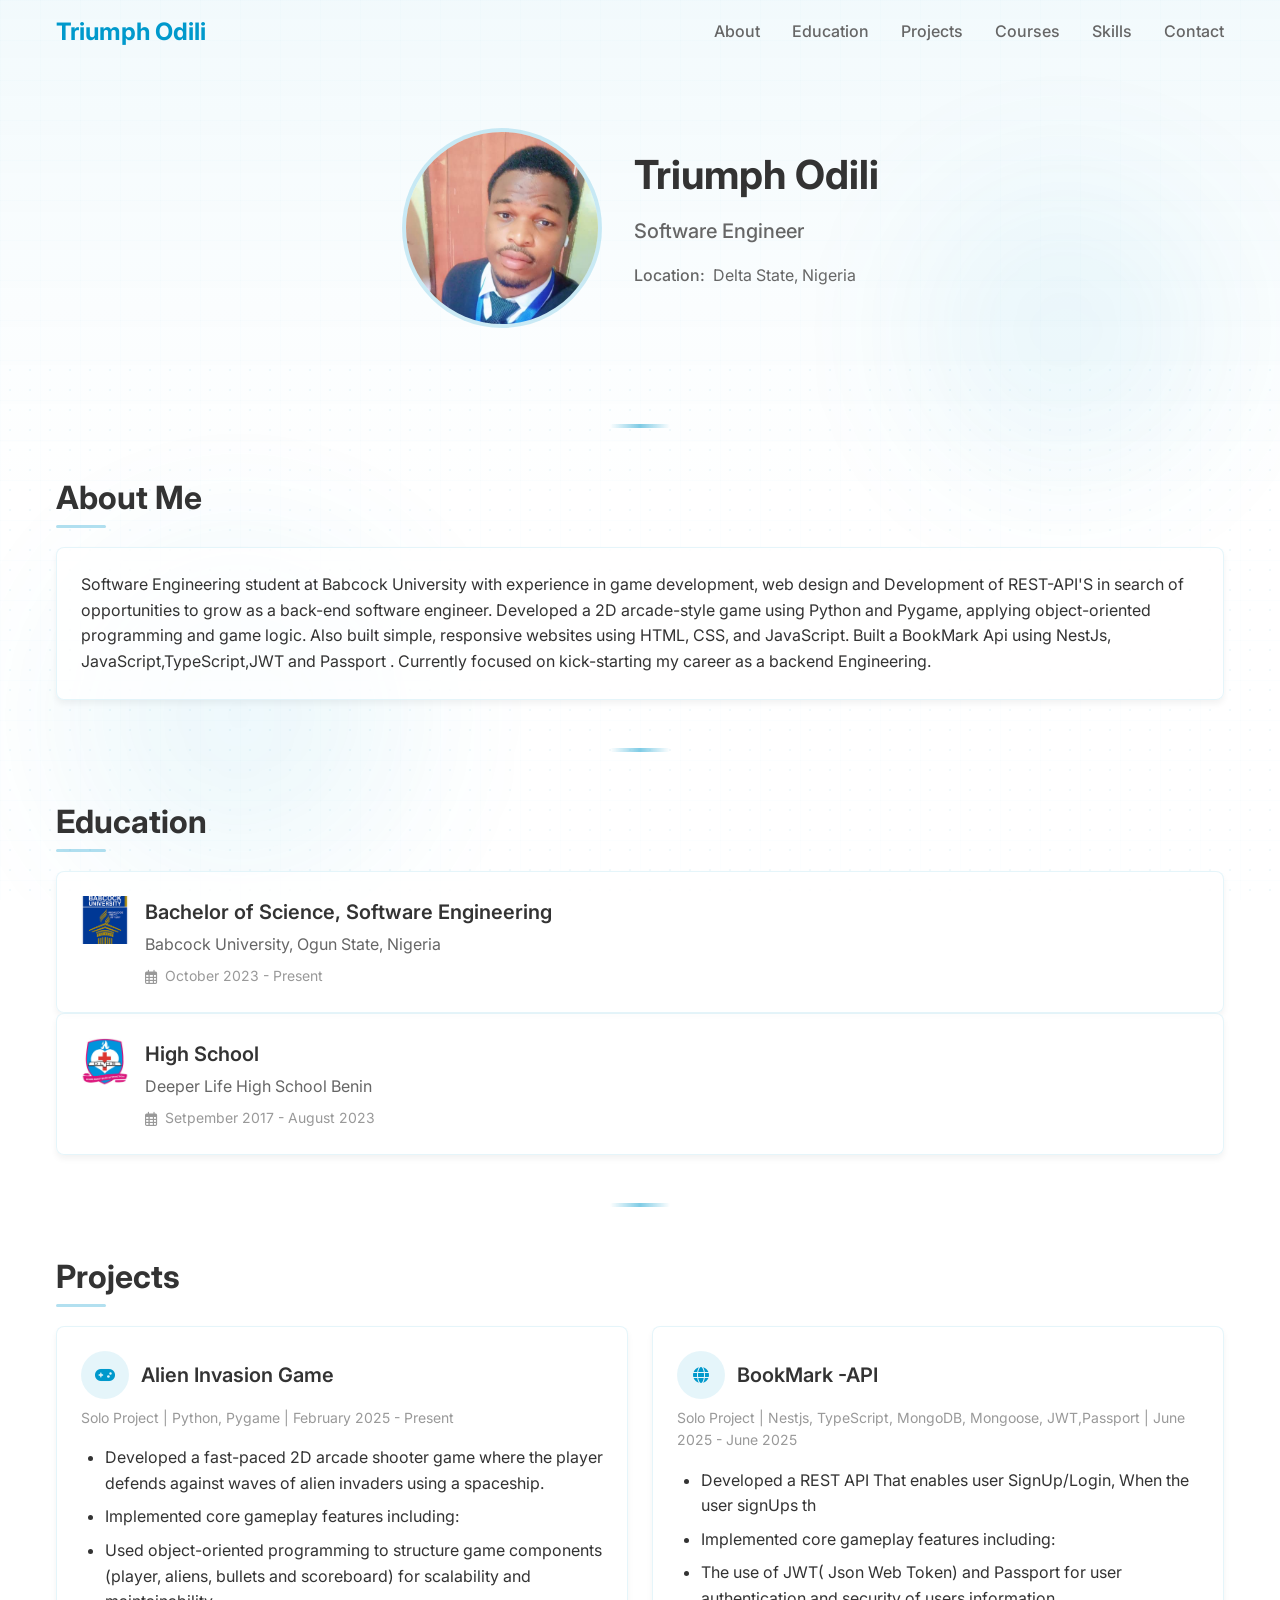
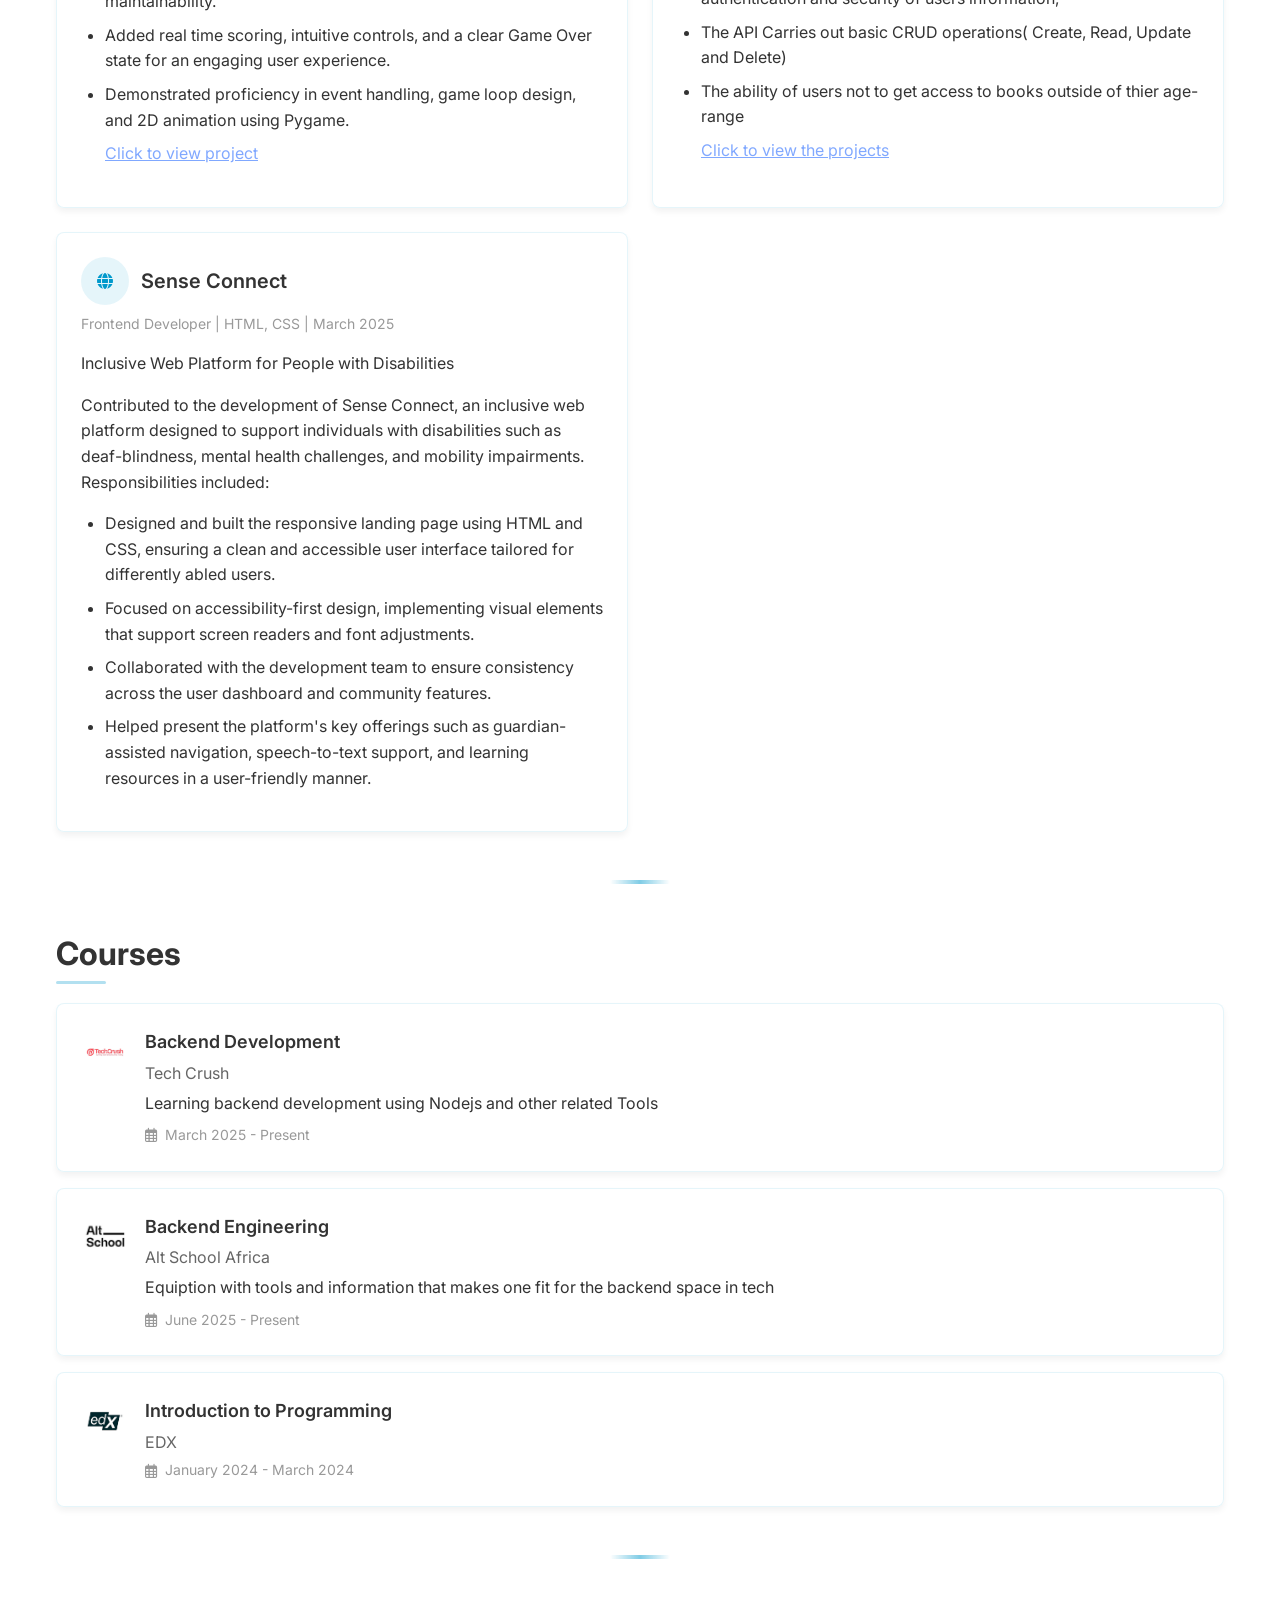
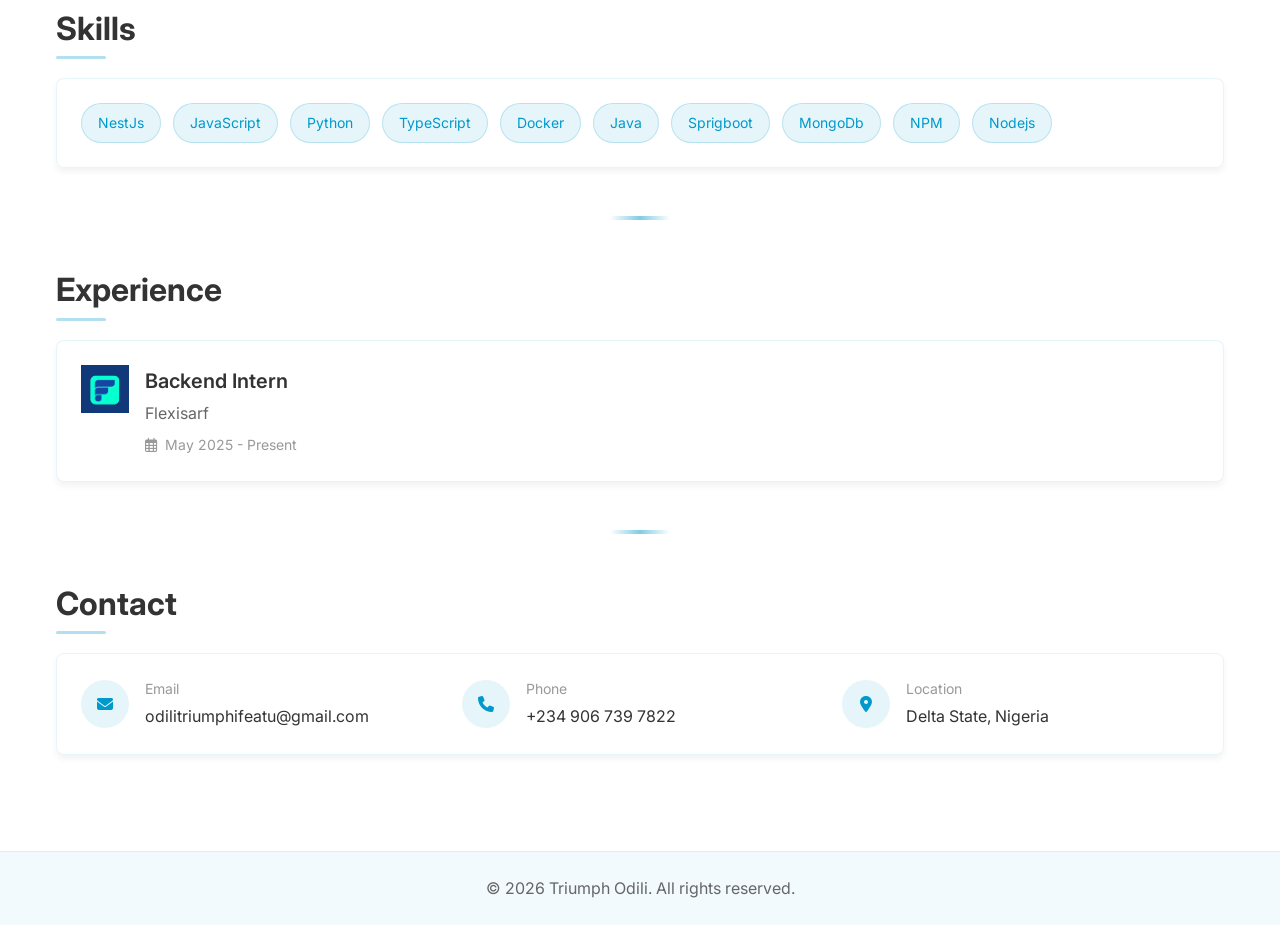
==== index.html @ 8091e45b "Merge pull request #4 from triumph101LAB/updated project likn" ====
<!DOCTYPE html>
<html lang="en">
<head>
    <meta charset="UTF-8">
    <meta name="viewport" content="width=device-width, initial-scale=1.0">
    <title>Triumph Odili - Software Engineer</title>
    <link rel="stylesheet" href="https://cdnjs.cloudflare.com/ajax/libs/font-awesome/6.4.0/css/all.min.css">
    <link href="https://fonts.googleapis.com/css2?family=Inter:wght@300;400;500;600;700&display=swap" rel="stylesheet">
    <link rel="stylesheet" href="style.css">
    <style>
      </style>
</head>
<body>
    <!-- Background Elements -->
    <div class="background-elements">
        <div class="gradient-bg"></div>
        <div class="circle-1"></div>
        <div class="circle-2"></div>
        <div class="grid-pattern"></div>
        <div class="dots-pattern"></div>
    </div>

    <!-- Header -->
    <header id="header">
        <div class="container">
            <div class="logo">Triumph Odili</div>
            <nav class="desktop-nav">
                <ul>
                    <li><a href="#about">About</a></li>
                    <li><a href="#education">Education</a></li>
                    <li><a href="#projects">Projects</a></li>
                    <li><a href="#courses">Courses</a></li>
                    <li><a href="#skills">Skills</a></li>
                    <li><a href="#contact">Contact</a></li>
                </ul>
            </nav>
            <button class="mobile-menu-btn">
                <i class="fas fa-bars"></i>
            </button>
        </div>
        <nav class="mobile-nav">
            <ul>
                <li><a href="#about">About</a></li>
                <li><a href="#education">Education</a></li>
                <li><a href="#projects">Projects</a></li>
                <li><a href="#courses">Courses</a></li>
                <li><a href="#skills">Skills</a></li>
                <li><a href="#contact">Contact</a></li>
            </ul>
        </nav>
    </header>

    <main class="container">
        <!-- Hero Section -->
        <section class="hero">
            <div class="profile-picture">
                <!-- Static profile placeholder - replace this with your image by adding an <img> tag here -->
               
                
                <img src="triumph.jpg" alt="Triumph Odili" style="width: 100%; height: 100%; object-fit: cover;">
            </div>
            <div class="hero-content">
                <h1>Triumph Odili</h1>
                <h2>Software Engineer</h2>
                <div class="location">
                    <span class="label">Location:</span>
                    <span>Delta State, Nigeria</span>
                </div>
            </div>
        </section>

        <!-- About Section -->
        <section id="about" class="section">
            <h2 class="section-title">About Me</h2>
            <div class="card">
                <p>
                    Software Engineering student at Babcock University with experience in game development,  web design and Development of REST-API'S                    in search of opportunities to grow as a back-end software engineer. Developed a 2D arcade-style game using
                    Python and Pygame, applying object-oriented programming and game logic. Also built simple, responsive
                    websites using HTML, CSS, and JavaScript. Built a BookMark Api using NestJs, JavaScript,TypeScript,JWT and Passport
                    . Currently focused on kick-starting my career as a backend Engineering.
                </p>
            </div>
        </section>

        <!-- Education Section -->
        <section id="education" class="section">


            <h2 class="section-title">Education</h2>
            <div class="card">

                <div class="education-item">
                    <div class="icon-container">
                        <img src="Babcock.png" alt="Triumph Odili" style="width: 100%; height: 100%; object-fit: cover;">
                    </div>
                    <div class="education-details">
                        <h3>Bachelor of Science, Software Engineering</h3>
                        <p class="institution">Babcock University, Ogun State, Nigeria</p>
                        <div class="date">
                            <i class="far fa-calendar-alt"></i>
                            <span>October 2023 - Present</span>
                        </div>
                    </div>
                </div>

                
                
                
            </div>
            <div class="card">
                <div class="education-item">
                    <div class="icon-container">
                        <img src="Deel.jpeg" alt="Triumph Odili" style="width: 100%; height: 100%; object-fit: cover;">
                    </div>
                    <div class="education-details">
                        <h3>High School</h3>
                        <p class="institution">Deeper Life High School Benin</p>
                        <div class="date">
                            <i class="far fa-calendar-alt"></i>
                            <span>Setpember 2017 - August 2023</span>
                        </div>
                    </div>
                </div>
                </div>
        </section>

        <!-- Projects Section -->
        <section id="projects" class="section">
            <h2 class="section-title">Projects</h2>
            <div class="projects-grid">
                <!-- Alien Invasion Game -->
                <div class="card project-card">
                    <div class="project-header">
                        <div class="icon-container">
                            <i class="fas fa-gamepad"></i>
                        </div>
                        <h3>Alien Invasion Game</h3>
                    </div>
                    <div class="project-meta">
                        Solo Project | Python, Pygame | February 2025 - Present
                    </div>
                    <div class="project-content">
                        <ul>
                            <li>Developed a fast-paced 2D arcade shooter game where the player defends against waves of alien invaders using a spaceship.</li>
                            <li>Implemented core gameplay features including:</li>
                            <li>Used object-oriented programming to structure game components (player, aliens, bullets and scoreboard) for scalability and maintainability.</li>
                            <li>Added real time scoring, intuitive controls, and a clear Game Over state for an engaging user experience.</li>
                            <li>Demonstrated proficiency in event handling, game loop design, and 2D animation using Pygame.</li>
                            <a href="https://github.com/triumph101LAB/AlienInvasion" class="prolink">Click to view project</a>
                        </ul>
                    </div>
                </div>

                <div class="card project-card">
                    <div class="project-header">
                        <div class="icon-container">
                            <i class="fas fa-globe"></i>
                        </div>
                        <h3>BookMark -API</h3>
                    </div>
                    <div class="project-meta">
                        Solo Project | Nestjs, TypeScript, MongoDB, Mongoose, JWT,Passport  | June 2025 - June 2025
                    </div>
                    <div class="project-content">
                        <ul>
                            <li>Developed a REST API That enables user SignUp/Login, When the user signUps th</li>
                            <li>Implemented core gameplay features including:</li>
                            <li>The use of JWT( Json Web Token) and Passport for user authentication and security of users information,</li>
                            <li>The API Carries out basic CRUD operations( Create, Read, Update and Delete)</li>
                            <li>The ability of users not to get access to books outside of thier age-range</li>

                            <a href="https://github.com/triumph101LAB/UpdatedBookMark" target="_blank" class="prolink">Click to view the projects </a>
                        </ul>
                    </div>
                </div>

                <!-- Sense Connect -->
                <div class="card project-card">
                    <div class="project-header">
                        <div class="icon-container">
                            <i class="fas fa-globe"></i>
                        </div>
                        <h3>Sense Connect</h3>
                    </div>
                    <div class="project-meta">
                        Frontend Developer | HTML, CSS | March 2025
                    </div>
                    <div class="project-content">
                        <p>Inclusive Web Platform for People with Disabilities</p>
                        <p>
                            Contributed to the development of Sense Connect, an inclusive web platform designed
                            to support individuals with disabilities such as deaf-blindness, mental health challenges,
                            and mobility impairments. Responsibilities included:
                        </p>
                        <ul>
                            <li>Designed and built the responsive landing page using HTML and CSS, ensuring a clean and accessible user interface tailored for differently abled users.</li>
                            <li>Focused on accessibility-first design, implementing visual elements that support screen readers and font adjustments.</li>
                            <li>Collaborated with the development team to ensure consistency across the user dashboard and community features.</li>
                            <li>Helped present the platform's key offerings such as guardian-assisted navigation, speech-to-text support, and learning resources in a user-friendly manner.</li>
                        </ul>
                    </div>
                </div>
            </div>
        </section>

        <!-- Courses Section -->
        <section id="courses" class="section">
            <h2 class="section-title">Courses</h2>
            <div class="courses-list">

                <div class="card course-card">
                    <div class="course-content">
                        <div class="icon-container">
                            <img src="tech.png" alt="Triumph Odili" style="width: 100%; height: 100%; object-fit: cover;">
                        </div>
                        <div class="course-details">
                            <h3>Backend Development</h3>
                            <p class="institution">Tech Crush</p>
                            <p class="description">Learning backend development using Nodejs and other related Tools</p> 
                            <div class="date">
                                <i class="far fa-calendar-alt"></i>
                                <span>March 2025 - Present</span>
                            </div>
                        </div>
                    </div>
                </div>

                  <div class="card course-card">
                    <div class="course-content">
                        <div class="icon-container">
                            <img src="alt.png" alt="Triumph Odili" style="width: 100%; height: 100%; object-fit: cover;">
                        </div>
                        <div class="course-details">
                            <h3>Backend Engineering</h3>
                            <p class="institution">Alt School Africa</p>
                            <p class="description">Equiption with tools and information that makes one fit for the backend space in tech </p>
                            <div class="date">
                                <i class="far fa-calendar-alt"></i>
                                <span>June 2025 - Present</span>
                            </div>
                        </div>
                    </div>
                </div>

                <div class="card course-card">
                    <div class="course-content">
                        <div class="icon-container">
                            <img src="edx.png" alt="Triumph Odili" style="width: 100%; height: 100%; object-fit: cover;">
                        </div>
                        <div class="course-details">
                            <h3>Introduction to Programming</h3>
                            <p class="institution">EDX</p>
                            <div class="date">
                                <i class="far fa-calendar-alt"></i>
                                <span>January 2024 - March 2024</span>
                            </div>
                        </div>
                    </div>
                </div>
            </div>
        </section>

        <!-- Skills Section -->
        <section id="skills" class="section">
            <h2 class="section-title">Skills</h2>
            <div class="card">
                <div class="skills-container">
                    <span class="skill-badge">NestJs</span>
                    <span class="skill-badge">JavaScript</span>
                    <span class="skill-badge">Python</span>
                    <span class="skill-badge">TypeScript</span>
                    <span class="skill-badge">Docker</span>
                    <span class="skill-badge">Java</span>
                    <span class="skill-badge">Sprigboot</span>
                    <span class="skill-badge">MongoDb</span>
                    <span class="skill-badge">NPM</span>
                    <span class="skill-badge">Nodejs</span>
                </div>
            </div>
        </section>
            <!--- Experience Section-->
        <section id="experience" class="section">

            <h2 class="section-title"> Experience </h2>
            <div class="card" >

                <div class="education-item">
                    <div class="icon-container">
                      <img src="flexisarf.png" alt="Triumph Odili" style="width: 100%; height: 100%; object-fit: cover;">
                    </div>
                    <div class="education-details">
                        <h3>Backend Intern</h3>
                        <p class="institution">Flexisarf</p>
                        <div class="date">
                            <i class="far fa-calendar-alt"></i>
                            <span>May 2025 - Present</span>
                        </div>
                    </div>
                </div>
              
            </div>
        </section>

        <!-- Contact Section -->
        <section id="contact" class="section">
            <h2 class="section-title">Contact</h2>
            <div class="card">
                <div class="contact-grid">
                    <div class="contact-item">
                        <div class="icon-container">
                            <i class="fas fa-envelope"></i>
                        </div>
                        <div class="contact-details">
                            <p class="label">Email</p>
                            <a href="mailto:odilitriumphifeatu@gmail.com" target="_blank">odilitriumphifeatu@gmail.com</a>
                        </div>
                    </div>

                    <div class="contact-item">
                        <div class="icon-container">
                            <i class="fas fa-phone"></i>
                        </div>
                        <div class="contact-details">
                            <p class="label">Phone</p>
                            <a href="tel:+2349067397822">+234 906 739 7822</a>
                        </div>
                    </div>

                    <div class="contact-item">
                        <div class="icon-container">
                            <i class="fas fa-map-marker-alt"></i>
                        </div>
                        <div class="contact-details">
                            <p class="label">Location</p>
                            <p>Delta State, Nigeria</p>
                        </div>
                    </div>
                </div>
            </div>
        </section>
    </main>

    <footer>
        <div class="container">
            <p>&copy; <span id="current-year"></span> Triumph Odili. All rights reserved.</p>
        </div>
    </footer>

    <script>
        document.addEventListener('DOMContentLoaded', function() {
            // Set current year in footer
            document.getElementById('current-year').textContent = new Date().getFullYear();

            // Mobile menu toggle
            const mobileMenuBtn = document.querySelector('.mobile-menu-btn');
            const mobileNav = document.querySelector('.mobile-nav');
            
            mobileMenuBtn.addEventListener('click', function() {
                mobileNav.classList.toggle('active');
                
                // Toggle icon between bars and X
                const icon = this.querySelector('i');
                if (icon.classList.contains('fa-bars')) {
                    icon.classList.remove('fa-bars');
                    icon.classList.add('fa-times');
                } else {
                    icon.classList.remove('fa-times');
                    icon.classList.add('fa-bars');
                }
            });

            // Close mobile menu when clicking a link
            const mobileNavLinks = document.querySelectorAll('.mobile-nav a');
            mobileNavLinks.forEach(link => {
                link.addEventListener('click', function() {
                    mobileNav.classList.remove('active');
                    const icon = mobileMenuBtn.querySelector('i');
                    icon.classList.remove('fa-times');
                    icon.classList.add('fa-bars');
                });
            });

            // Header scroll effect
            const header = document.getElementById('header');
            window.addEventListener('scroll', function() {
                if (window.scrollY > 10) {
                    header.classList.add('scrolled');
                } else {
                    header.classList.remove('scrolled');
                }
            });

            // Smooth scrolling for navigation links
            document.querySelectorAll('a[href^="#"]').forEach(anchor => {
                anchor.addEventListener('click', function(e) {
                    e.preventDefault();
                    const targetId = this.getAttribute('href');
                    const targetElement = document.querySelector(targetId);
                    
                    if (targetElement) {
                        window.scrollTo({
                            top: targetElement.offsetTop - 80, // Offset for header
                            behavior: 'smooth'
                        });
                    }
                });
            });

            // Add animation to cards when they come into view
            const observeElements = document.querySelectorAll('.card');
            
            const observer = new IntersectionObserver((entries) => {
                entries.forEach(entry => {
                    if (entry.isIntersecting) {
                        entry.target.style.opacity = '1';
                        entry.target.style.transform = 'translateY(0)';
                    }
                });
            }, { threshold: 0.1 });
            
            observeElements.forEach(element => {
                element.style.opacity = '0';
                element.style.transform = 'translateY(20px)';
                element.style.transition = 'opacity 0.5s ease, transform 0.5s ease';
                observer.observe(element);
            });
        });
    </script>
</body>

</html>
---- style.css ----
/* Base Styles */
        :root {
            --primary: #0099cc;
            --primary-light: rgba(0, 153, 204, 0.1);
            --primary-medium: rgba(0, 153, 204, 0.3);
            --primary-dark: rgba(0, 153, 204, 0.8);
            --text-dark: #333;
            --text-medium: #666;
            --text-light: #999;
            --background: #fff;
            --card-bg: rgba(255, 255, 255, 0.8);
            --border-color: rgba(0, 153, 204, 0.1);
            --shadow-color: rgba(0, 0, 0, 0.05);
            --transition: all 0.3s ease;
            --radius: 0.5rem;
        }

        * {
            margin: 0;
            padding: 0;
            box-sizing: border-box;
        }

        html {
            scroll-behavior: smooth;
        }

        body {
            font-family: 'Inter', sans-serif;
            color: var(--text-dark);
            line-height: 1.6;
            background-color: var(--background);
            position: relative;
            overflow-x: hidden;
        }

        .container {
            width: 100%;
            max-width: 1200px;
            margin: 0 auto;
            padding: 0 1rem;
        }
        .prolink{
            text-decoration: underline;
            color: rgba(0, 81, 255, 0.498);
        }

        a {
            color: var(--text-dark);
            text-decoration: none;
            transition: var(--transition);
        }

        a:hover {
            color: var(--primary);
        }

        ul {
            list-style: none;
        }

        /* Background Elements */
        .background-elements {
            position: fixed;
            top: 0;
            left: 0;
            width: 100%;
            height: 100%;
            z-index: -1;
            overflow: hidden;
        }

        .gradient-bg {
            position: absolute;
            top: 0;
            left: 0;
            right: 0;
            height: 500px;
            background: linear-gradient(to bottom, rgba(0, 153, 204, 0.05), transparent);
        }

        .circle-1 {
            position: absolute;
            top: 20%;
            right: 5%;
            width: 300px;
            height: 300px;
            border-radius: 50%;
            background-color: var(--primary-light);
            filter: blur(80px);
            opacity: 0.7;
        }

        .circle-2 {
            position: absolute;
            top: 60%;
            left: 5%;
            width: 350px;
            height: 350px;
            border-radius: 50%;
            background-color: var(--primary-light);
            filter: blur(80px);
            opacity: 0.7;
        }

        .grid-pattern {
            position: absolute;
            top: 0;
            left: 0;
            width: 100%;
            height: 100%;
            background-image: linear-gradient(to right, rgba(0, 153, 204, 0.05) 1px, transparent 1px),
                            linear-gradient(to bottom, rgba(0, 153, 204, 0.05) 1px, transparent 1px);
            background-size: 40px 40px;
            opacity: 0.3;
        }

        .dots-pattern {
            position: absolute;
            top: 40%;
            left: 0;
            width: 100%;
            height: 600px;
            background-image: radial-gradient(rgba(0, 153, 204, 0.2) 1px, transparent 1px);
            background-size: 20px 20px;
            opacity: 0.3;
        }

        /* Header */
        header {
            position: sticky;
            top: 0;
            z-index: 100;
            transition: var(--transition);
            background-color: transparent;
        }

        header.scrolled {
            background-color: rgba(255, 255, 255, 0.9);
            backdrop-filter: blur(10px);
            box-shadow: 0 2px 10px rgba(0, 0, 0, 0.1);
        }

        header .container {
            display: flex;
            justify-content: space-between;
            align-items: center;
            height: 4rem;
        }

        .logo {
            font-size: 1.5rem;
            font-weight: 700;
            color: var(--primary);
        }

        .desktop-nav ul {
            display: flex;
            gap: 2rem;
        }

        .desktop-nav a {
            color: var(--text-medium);
            font-weight: 500;
        }

        .desktop-nav a:hover {
            color: var(--primary);
        }

        .mobile-menu-btn {
            display: none;
            background: none;
            border: none;
            color: var(--text-medium);
            font-size: 1.25rem;
            cursor: pointer;
        }

        .mobile-nav {
            display: none;
            padding: 1rem 0;
            border-top: 1px solid var(--border-color);
            background-color: rgba(255, 255, 255, 0.95);
            backdrop-filter: blur(5px);
        }

        .mobile-nav.active {
            display: block;
        }

        .mobile-nav ul {
            display: flex;
            flex-direction: column;
            gap: 1rem;
        }

        .mobile-nav a {
            display: block;
            padding: 0.5rem 1rem;
            color: var(--text-medium);
        }

        .mobile-nav a:hover {
            color: var(--primary);
        }

        /* Hero Section */
        .hero {
            display: flex;
            flex-direction: column;
            align-items: center;
            gap: 2rem;
            padding: 2rem 0 4rem;
        }

        .profile-picture {
            position: relative;
            width: 200px;
            height: 200px;
            border-radius: 50%;
            overflow: hidden;
            background-color: var(--primary-light);
            border: 4px solid rgba(0, 153, 204, 0.1);
            display: flex;
            align-items: center;
            justify-content: center;
        }

        .profile-placeholder {
            display: flex;
            flex-direction: column;
            align-items: center;
            justify-content: center;
            width: 100%;
            height: 100%;
            color: rgba(0, 153, 204, 0.6);
            background-color: var(--primary-light);
        }

        .profile-placeholder i {
            font-size: 3rem;
            margin-bottom: 0.5rem;
        }

        .profile-placeholder p {
            font-size: 0.875rem;
            text-align: center;
            padding: 0 1rem;
        }

        .hero-content {
            text-align: center;
        }

        .hero-content h1 {
            font-size: 2.5rem;
            font-weight: 700;
            margin-bottom: 0.5rem;
        }

        .hero-content h2 {
            font-size: 1.25rem;
            font-weight: 500;
            color: var(--text-medium);
            margin-bottom: 1rem;
        }

        .location {
            display: flex;
            justify-content: center;
            gap: 0.5rem;
            color: var(--text-medium);
            margin-bottom: 1.5rem;
        }

        .location .label {
            font-weight: 500;
        }

        .primary-btn {
            background-color: var(--primary);
            color: white;
            border: none;
            padding: 0.75rem 1.5rem;
            border-radius: var(--radius);
            font-weight: 500;
            cursor: pointer;
            transition: var(--transition);
            position: relative;
            overflow: hidden;
        }

        .primary-btn::after {
            content: '';
            position: absolute;
            inset: 0;
            background-color: rgba(255, 255, 255, 0.2);
            opacity: 0;
            transition: var(--transition);
        }

        .primary-btn:hover::after {
            opacity: 1;
        }

        /* Section Styles */
        .section {
            padding: 3rem 0;
            position: relative;
        }

        .section::before {
            content: '';
            position: absolute;
            top: 0;
            left: 50%;
            transform: translateX(-50%);
            width: 60px;
            height: 4px;
            background: linear-gradient(90deg, transparent, rgba(0, 153, 204, 0.5), transparent);
            border-radius: 2px;
        }

        .section-title {
            font-size: 2rem;
            font-weight: 700;
            margin-bottom: 1.5rem;
            position: relative;
            display: inline-block;
        }

        .section-title::after {
            content: '';
            position: absolute;
            bottom: -5px;
            left: 0;
            width: 50px;
            height: 3px;
            background-color: rgba(0, 153, 204, 0.3);
            border-radius: 1.5px;
        }

        .card {
            background-color: var(--card-bg);
            border-radius: var(--radius);
            border: 1px solid var(--border-color);
            padding: 1.5rem;
            box-shadow: 0 4px 6px var(--shadow-color);
            backdrop-filter: blur(5px);
            transition: var(--transition);
        }

        .card:hover {
            transform: translateY(-5px);
            box-shadow: 0 10px 25px -5px rgba(0, 153, 204, 0.1);
        }

        /* Education Section */
        .education-item {
            display: flex;
            gap: 1rem;
            align-items: flex-start;
        }

        .icon-container {
            flex-shrink: 0;
            width: 3rem;
            height: 3rem;
            border-radius: 50%;
            background-color: var(--primary-light);
            display: flex;
            align-items: center;
            justify-content: center;
            color: var(--primary);
        }

        .education-details h3 {
            font-size: 1.25rem;
            font-weight: 600;
            margin-bottom: 0.25rem;
        }

        .institution {
            color: var(--text-medium);
            margin-bottom: 0.5rem;
        }

        .date {
            display: flex;
            align-items: center;
            gap: 0.5rem;
            color: var(--text-light);
            font-size: 0.875rem;
        }

        /* Projects Section */
        .projects-grid {
            display: grid;
            grid-template-columns: 1fr;
            gap: 1.5rem;
        }

        .project-card {
            display: flex;
            flex-direction: column;
        }

        .project-header {
            display: flex;
            align-items: center;
            gap: 0.75rem;
            margin-bottom: 0.5rem;
        }

        .project-header h3 {
            font-size: 1.25rem;
            font-weight: 600;
        }

        .project-meta {
            color: var(--text-light);
            font-size: 0.875rem;
            margin-bottom: 1rem;
        }

        .project-content p {
            margin-bottom: 1rem;
        }

        .project-content ul {
            list-style: disc;
            padding-left: 1.5rem;
            margin-bottom: 1rem;
        }

        .project-content li {
            margin-bottom: 0.5rem;
        }

        /* Courses Section */
        .courses-list {
            display: flex;
            flex-direction: column;
            gap: 1rem;
        }

        .course-card {
            padding: 1.5rem;
        }

        .course-content {
            display: flex;
            gap: 1rem;
            align-items: flex-start;
        }

        .course-details h3 {
            font-size: 1.125rem;
            font-weight: 600;
            margin-bottom: 0.25rem;
        }

        .course-details .institution {
            color: var(--text-medium);
            margin-bottom: 0.25rem;
        }

        .course-details .description {
            color: var(--text-dark);
            margin-bottom: 0.5rem;
        }

        /* Skills Section */
        .skills-container {
            display: flex;
            flex-wrap: wrap;
            gap: 0.75rem;
        }

        .skill-badge {
            background-color: var(--primary-light);
            color: var(--primary);
            border: 1px solid rgba(0, 153, 204, 0.2);
            padding: 0.5rem 1rem;
            border-radius: 9999px;
            font-size: 0.875rem;
            transition: var(--transition);
        }

        .skill-badge:hover {
            background-color: rgba(0, 153, 204, 0.2);
        }

        /* Contact Section */
        .contact-grid {
            display: grid;
            grid-template-columns: 1fr;
            gap: 1.5rem;
        }

        .contact-item {
            display: flex;
            align-items: center;
            gap: 1rem;
        }

        .contact-details .label {
            font-size: 0.875rem;
            color: var(--text-light);
            margin-bottom: 0.25rem;
        }

        .contact-details a {
            color: var(--text-dark);
            transition: var(--transition);
        }

        .contact-details a:hover {
            color: var(--primary);
        }

        /* Footer */
        footer {
            background-color: rgba(0, 153, 204, 0.05);
            border-top: 1px solid var(--border-color);
            padding: 1.5rem 0;
            text-align: center;
            color: var(--text-medium);
            margin-top: 3rem;
            position: relative;
            z-index: 10;
        }

        /* Media Queries */
        @media (min-width: 768px) {
            .hero {
                flex-direction: row;
                text-align: left;
                justify-content: center;
                padding: 4rem 0 6rem;
            }

            .hero-content {
                text-align: left;
            }

            .location {
                justify-content: flex-start;
            }

            .projects-grid {
                grid-template-columns: repeat(2, 1fr);
            }

            .contact-grid {
                grid-template-columns: repeat(3, 1fr);
            }
        }

        @media (max-width: 767px) {
            .desktop-nav {
                display: none;
            }

            .mobile-menu-btn {
                display: block;
            }
        }

        /* Animations */
        @keyframes fadeIn {
            from {
                opacity: 0;
                transform: translateY(20px);
            }
            to {
                opacity: 1;
                transform: translateY(0);
            }
        }

        .section {
            animation: fadeIn 0.6s ease-out forwards;
        }

        .section:nth-child(2) { animation-delay: 0.1s; }
        .section:nth-child(3) { animation-delay: 0.2s; }
        .section:nth-child(4) { animation-delay: 0.3s; }
        .section:nth-child(5) { animation-delay: 0.4s; }
        .section:nth-child(6) { animation-delay: 0.5s; }
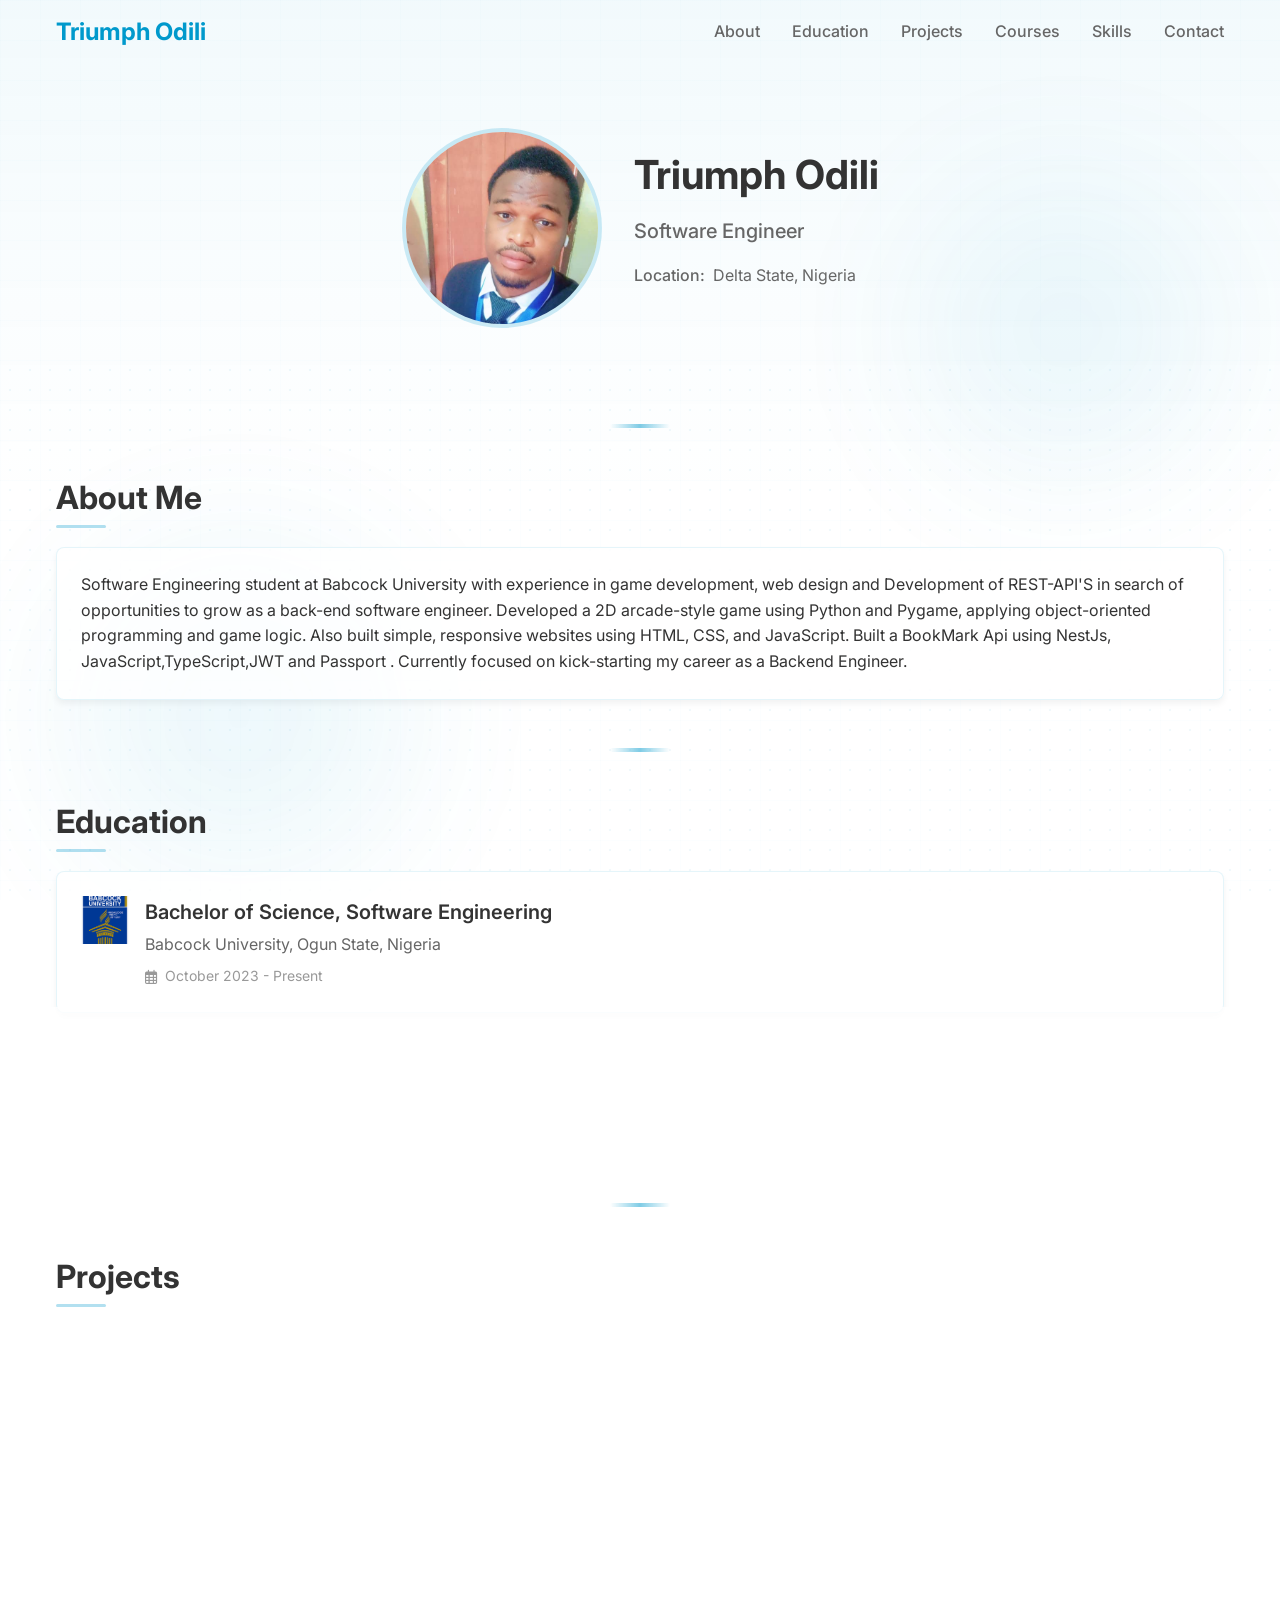
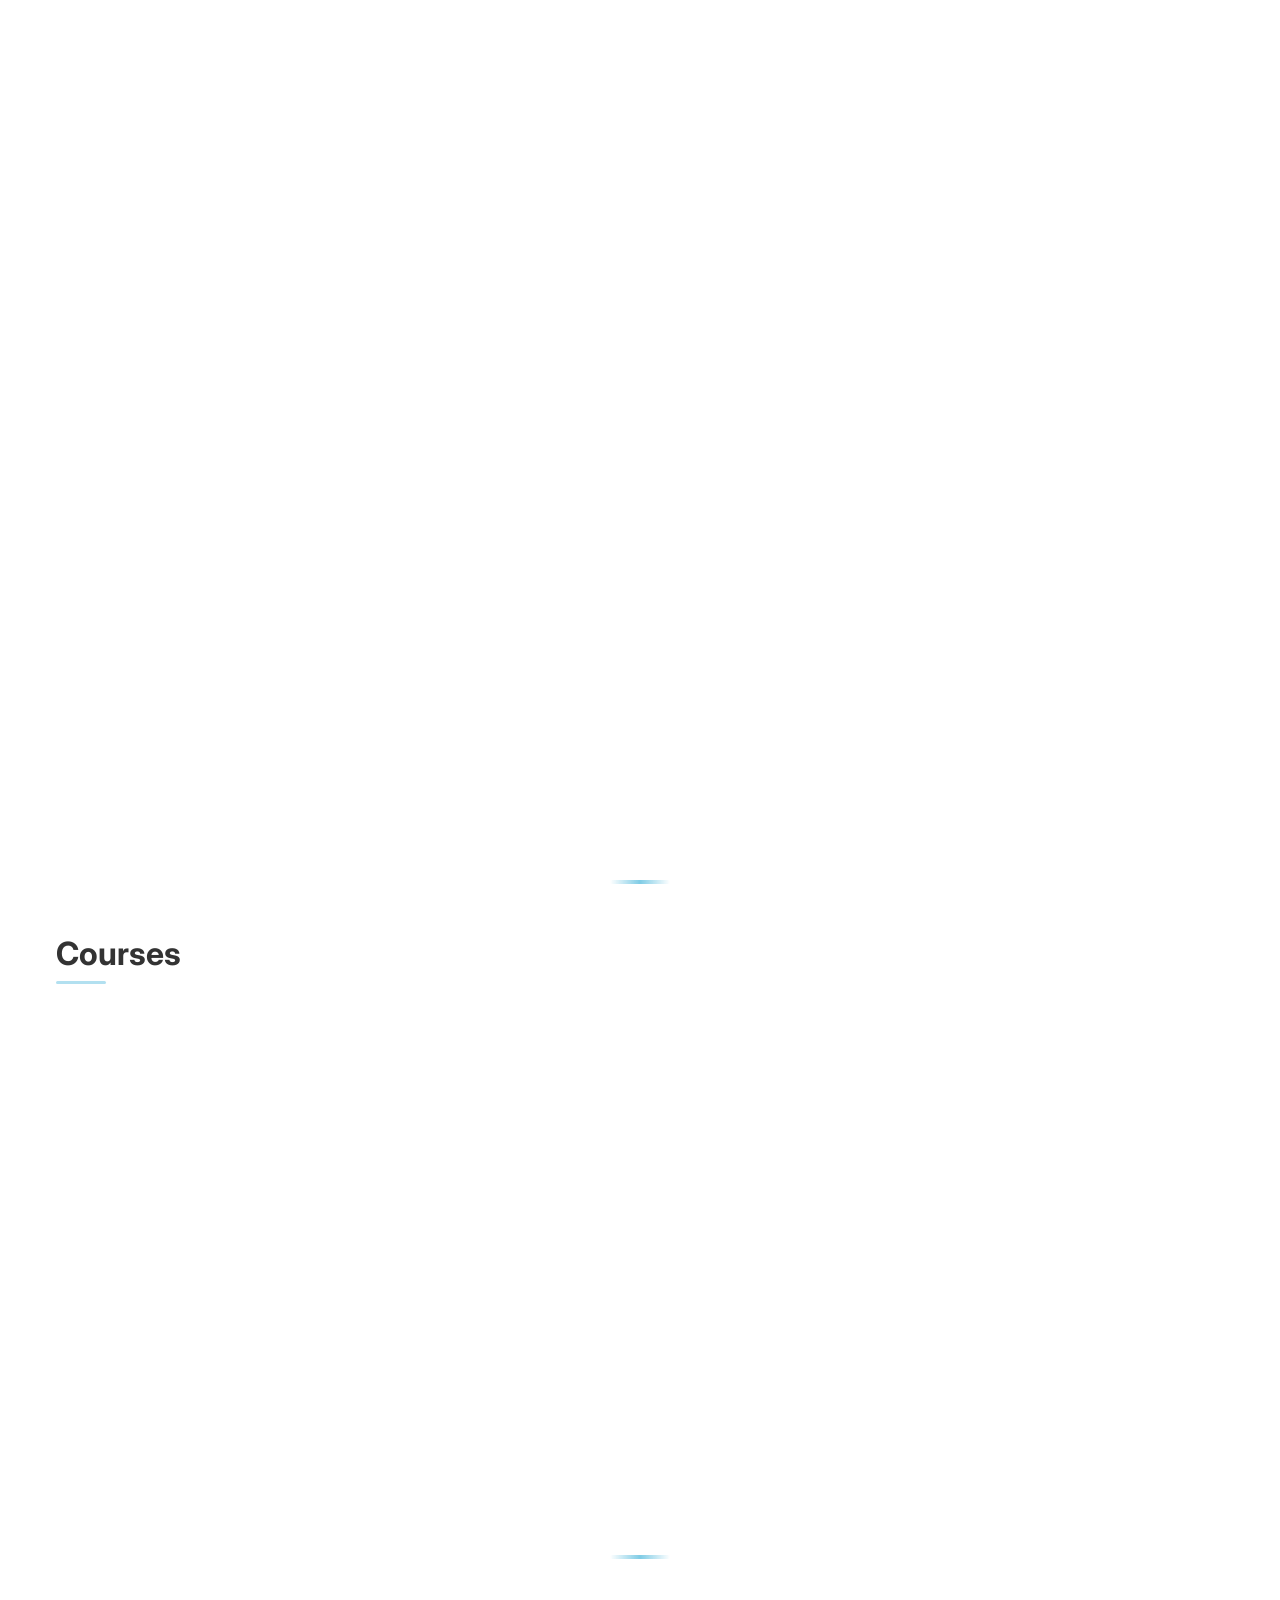
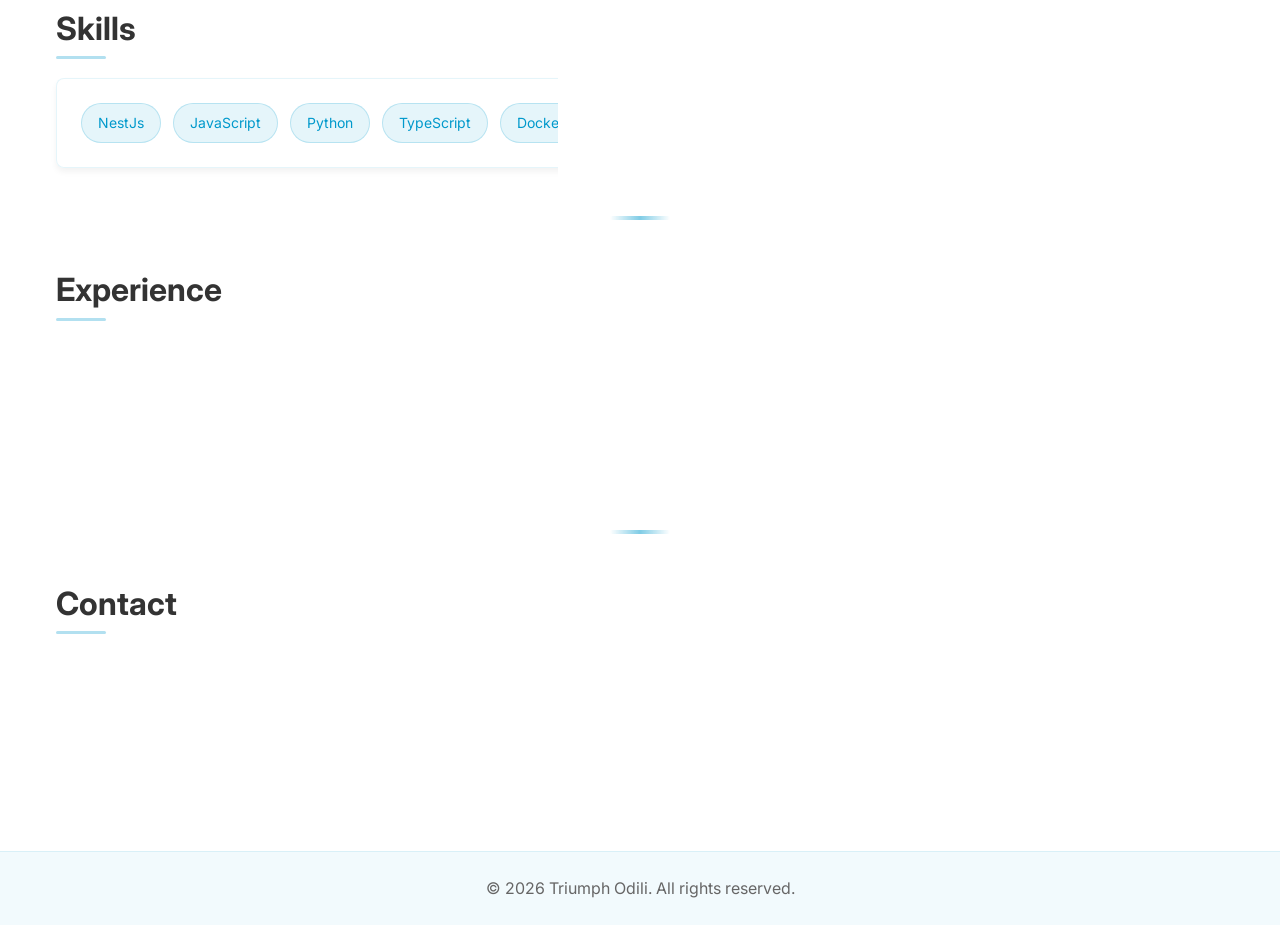
==== commit bcd5568a: "Update index.html Text error" ====
--- a/index.html
+++ b/index.html
@@ -78,7 +78,7 @@
                     Software Engineering student at Babcock University with experience in game development,  web design and Development of REST-API'S                    in search of opportunities to grow as a back-end software engineer. Developed a 2D arcade-style game using
                     Python and Pygame, applying object-oriented programming and game logic. Also built simple, responsive
                     websites using HTML, CSS, and JavaScript. Built a BookMark Api using NestJs, JavaScript,TypeScript,JWT and Passport
-                    . Currently focused on kick-starting my career as a backend Engineering.
+                    . Currently focused on kick-starting my career as a Backend Engineer.
                 </p>
             </div>
         </section>
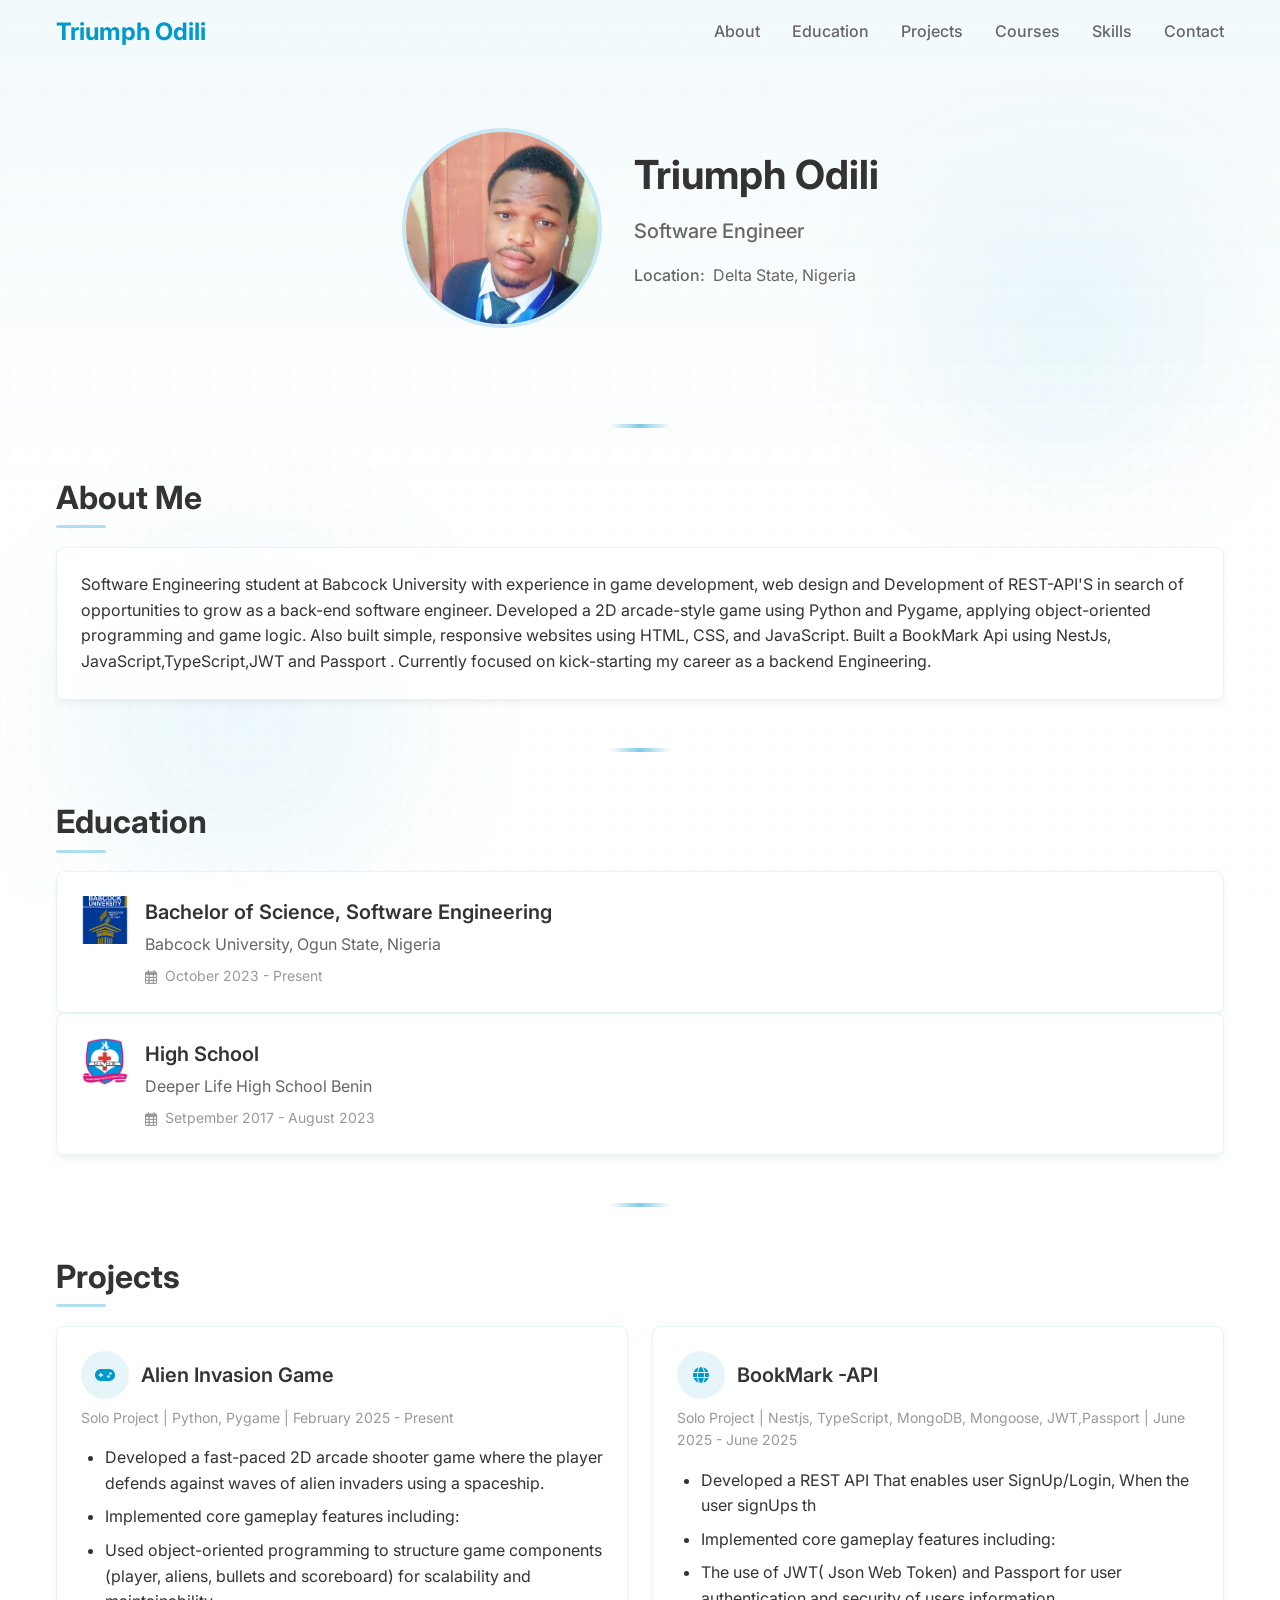
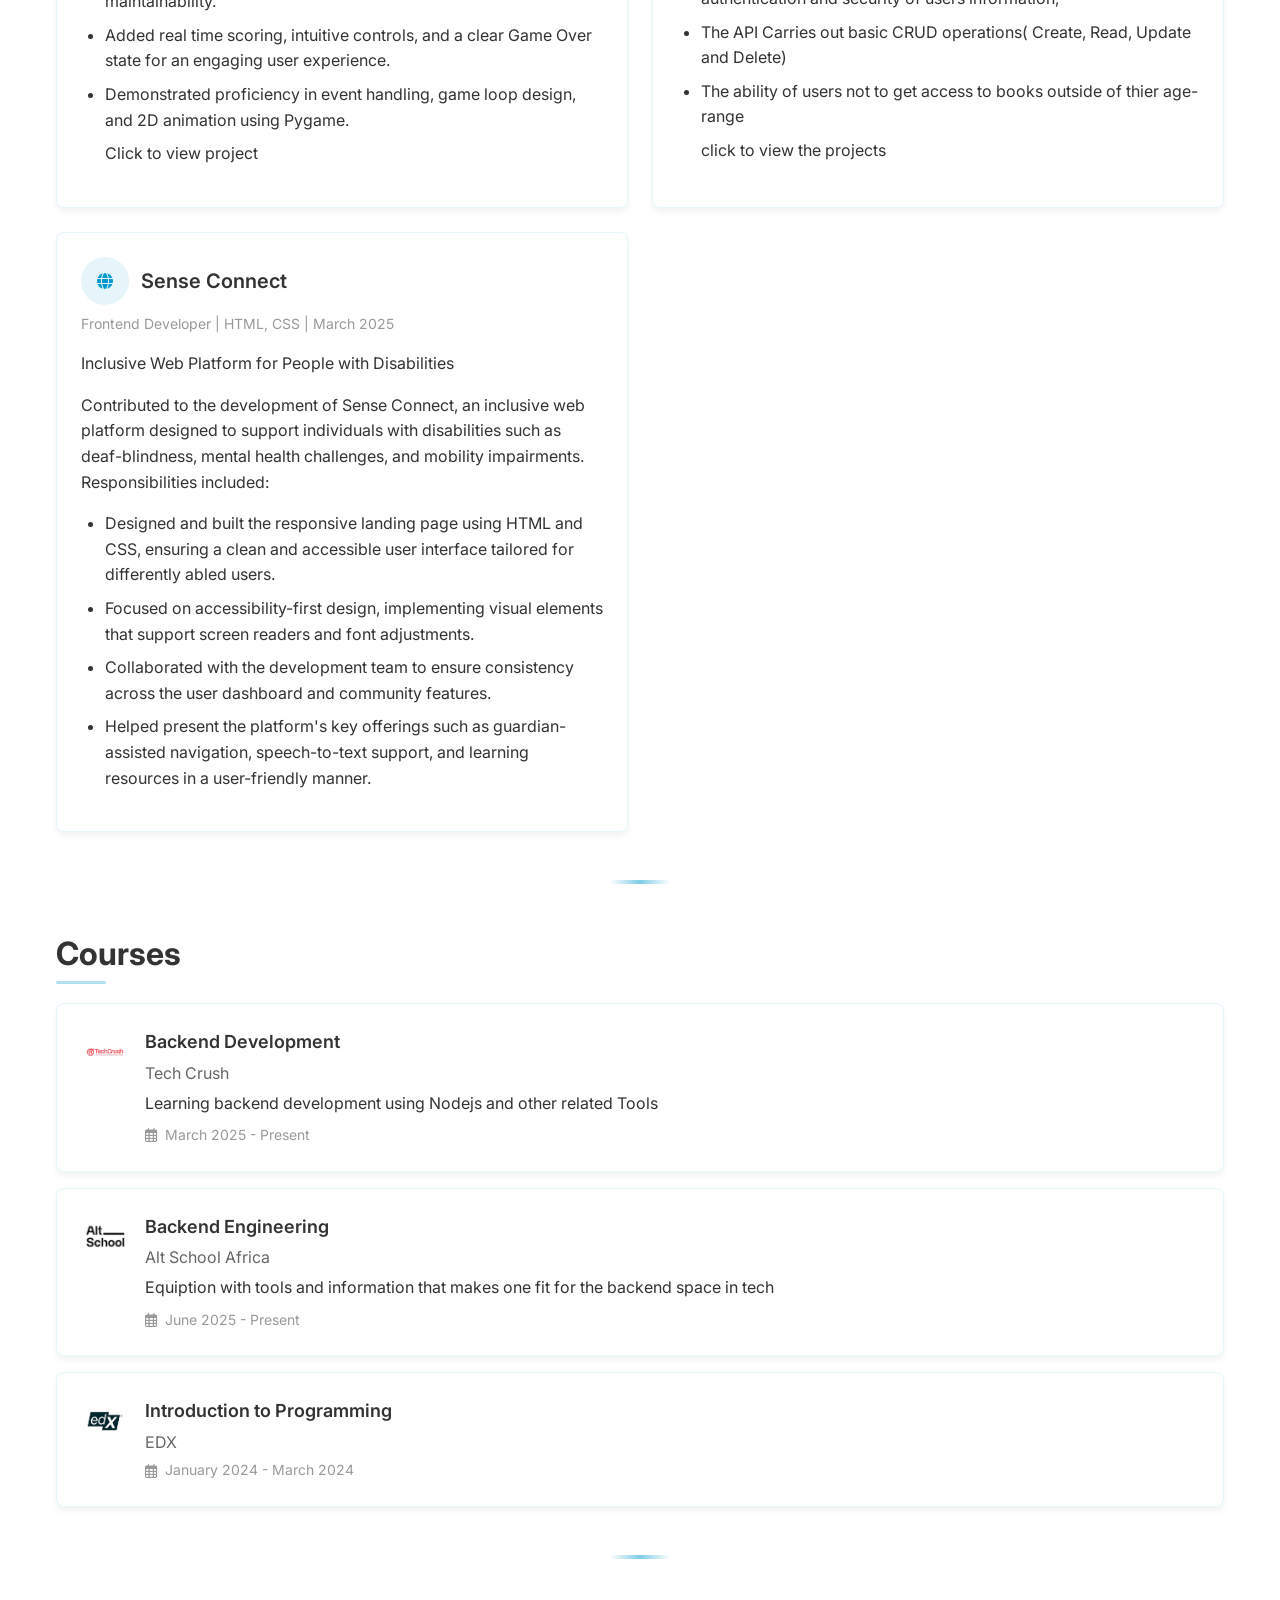
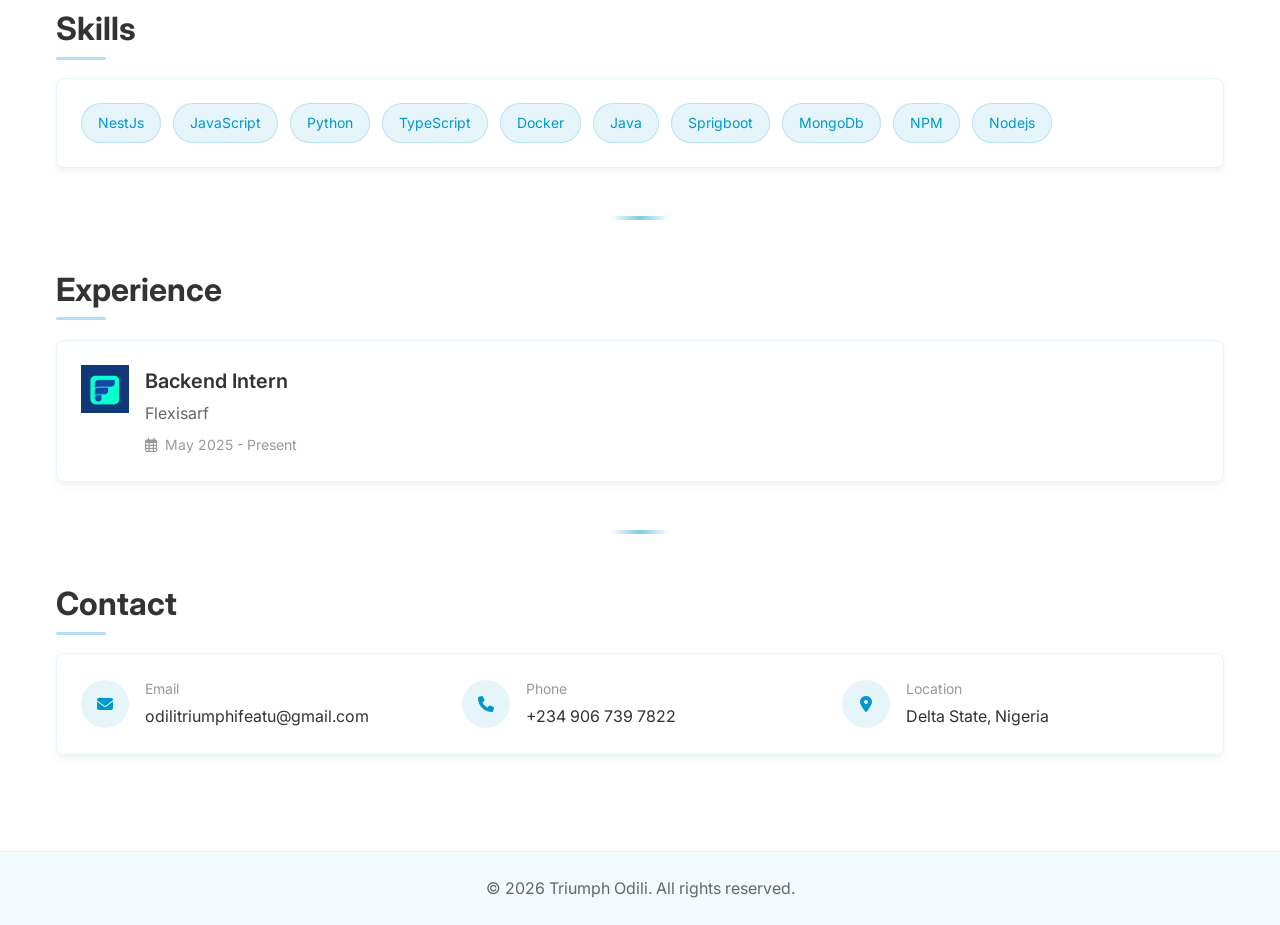
==== commit 13f73f2a: "Adding the project links" ====
--- a/index.html
+++ b/index.html
@@ -1,4 +1,3 @@
-
 <!DOCTYPE html>
 <html lang="en">
 <head>
@@ -78,7 +77,7 @@
                     Software Engineering student at Babcock University with experience in game development,  web design and Development of REST-API'S                    in search of opportunities to grow as a back-end software engineer. Developed a 2D arcade-style game using
                     Python and Pygame, applying object-oriented programming and game logic. Also built simple, responsive
                     websites using HTML, CSS, and JavaScript. Built a BookMark Api using NestJs, JavaScript,TypeScript,JWT and Passport
-                    . Currently focused on kick-starting my career as a Backend Engineer.
+                    . Currently focused on kick-starting my career as a backend Engineering.
                 </p>
             </div>
         </section>
@@ -147,7 +146,7 @@
                             <li>Used object-oriented programming to structure game components (player, aliens, bullets and scoreboard) for scalability and maintainability.</li>
                             <li>Added real time scoring, intuitive controls, and a clear Game Over state for an engaging user experience.</li>
                             <li>Demonstrated proficiency in event handling, game loop design, and 2D animation using Pygame.</li>
-                            <a href="https://github.com/triumph101LAB/AlienInvasion" class="prolink">Click to view project</a>
+                            <a href="https://github.com/triumph101LAB/AlienInvasion">Click to view project</a>
                         </ul>
                     </div>
                 </div>
@@ -170,7 +169,7 @@
                             <li>The API Carries out basic CRUD operations( Create, Read, Update and Delete)</li>
                             <li>The ability of users not to get access to books outside of thier age-range</li>
 
-                            <a href="https://github.com/triumph101LAB/UpdatedBookMark" target="_blank" class="prolink">Click to view the projects </a>
+                            <a href="https://github.com/triumph101LAB/UpdatedBookMark" target="_blank">click to view the projects </a>
                         </ul>
                     </div>
                 </div>
@@ -428,6 +427,4 @@
         });
     </script>
 </body>
-
-</html>
-
+</html>
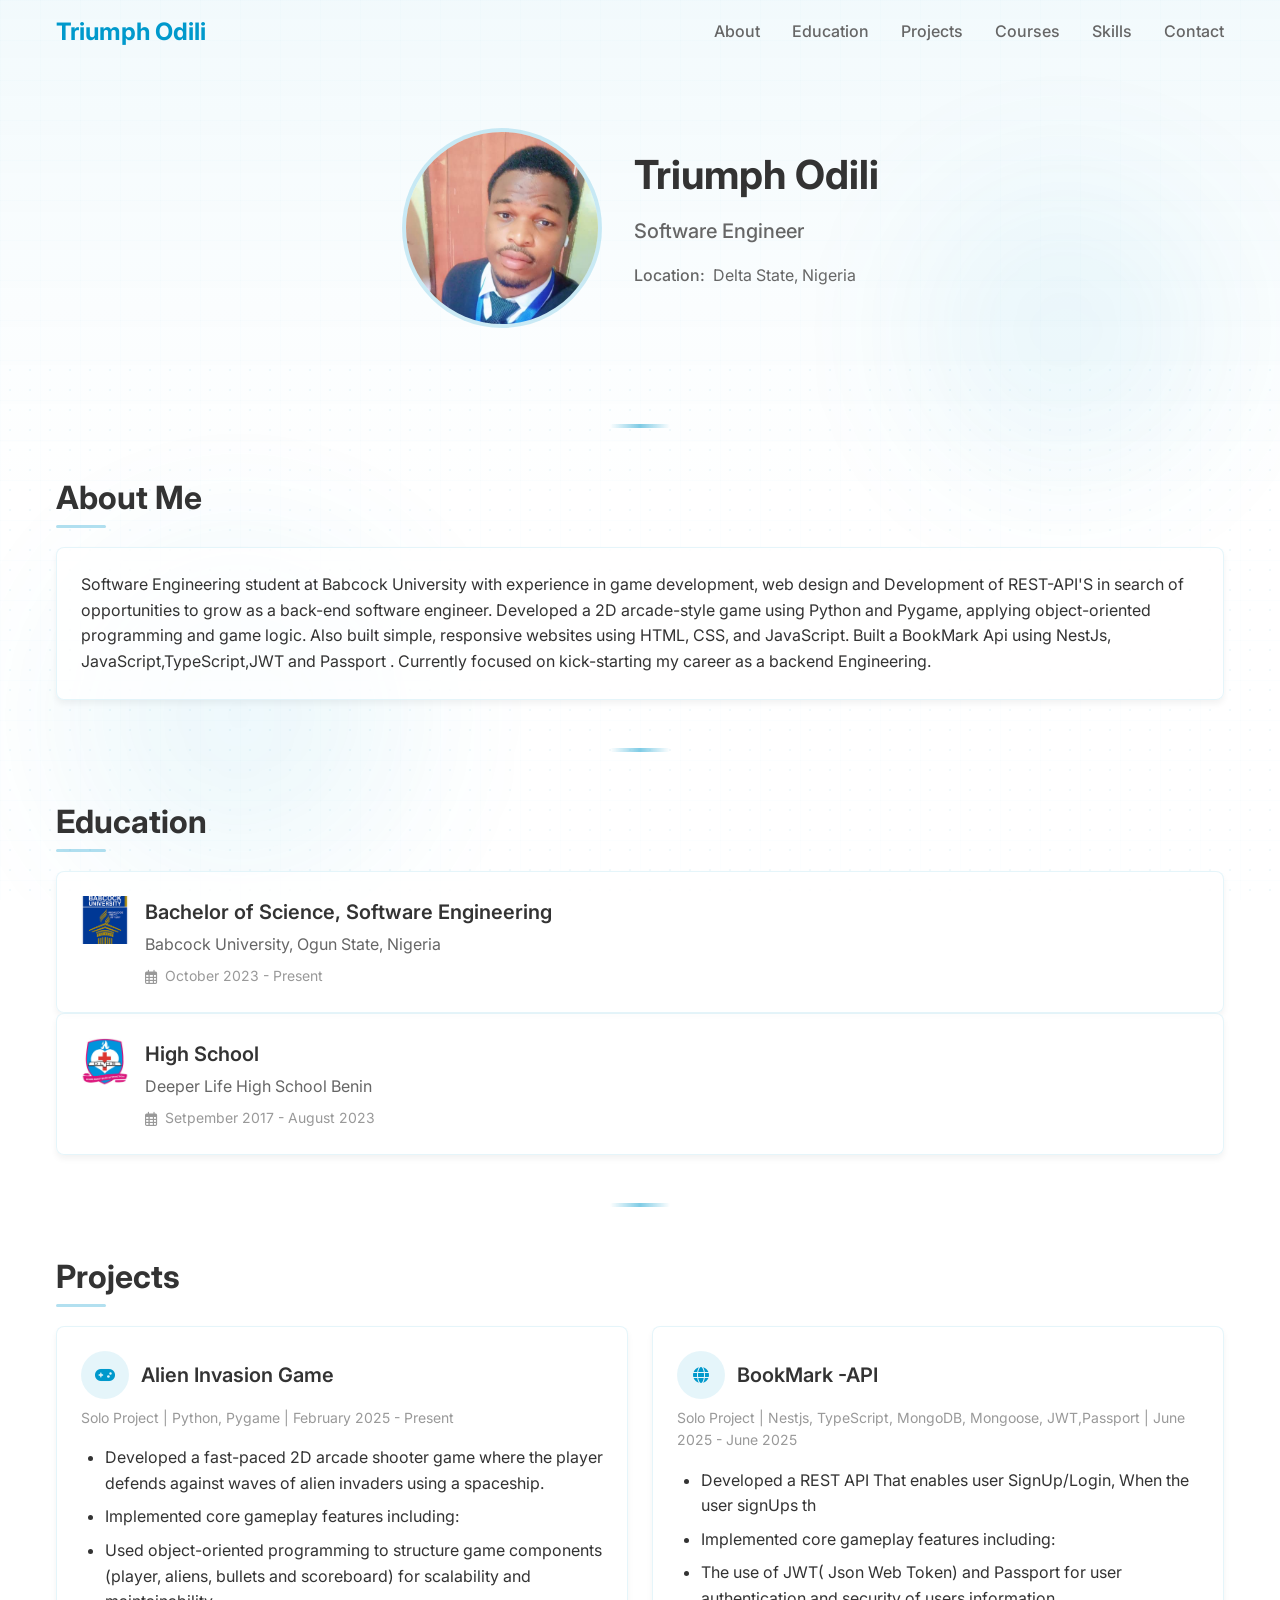
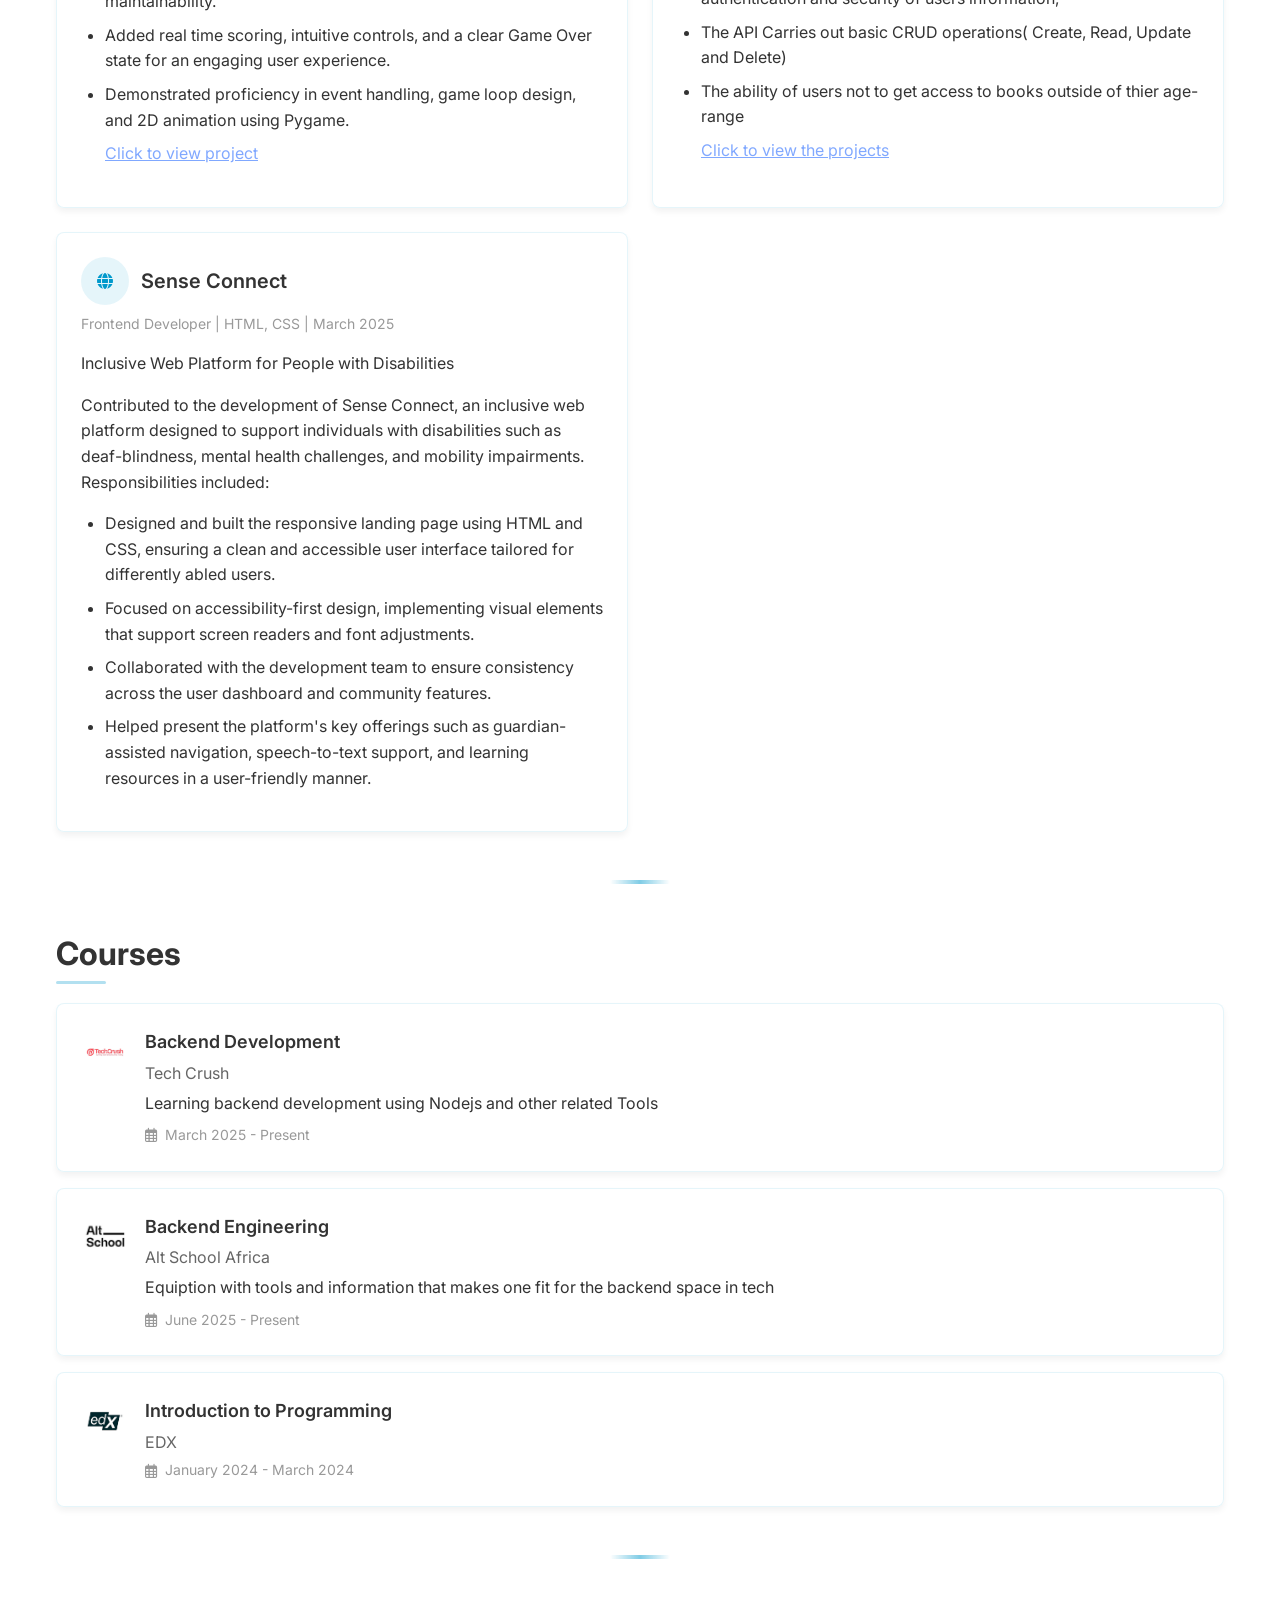
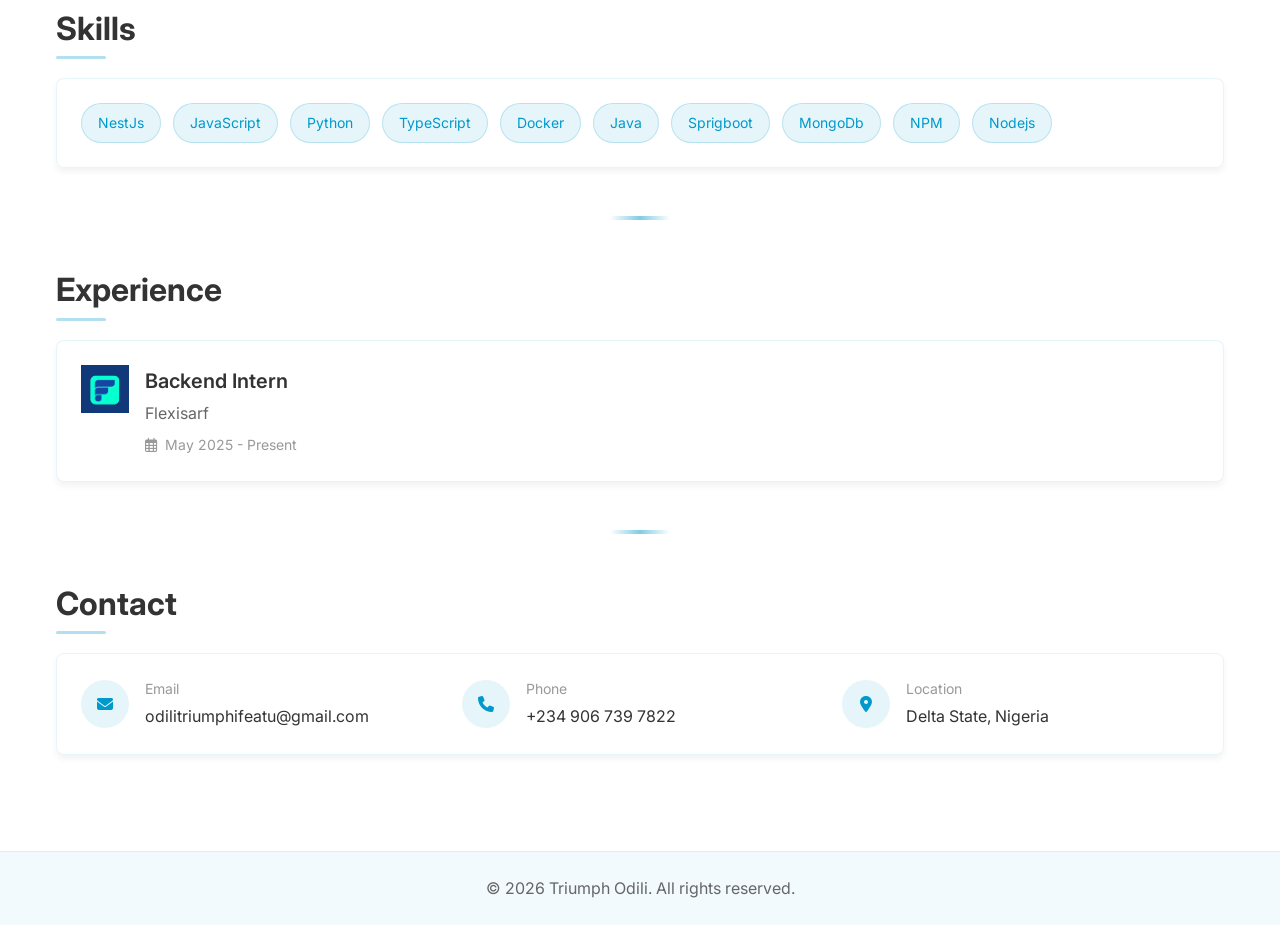
==== commit 763b6532: "updated project link" ====
--- a/index.html
+++ b/index.html
@@ -1,3 +1,4 @@
+
 <!DOCTYPE html>
 <html lang="en">
 <head>
@@ -146,7 +147,7 @@
                             <li>Used object-oriented programming to structure game components (player, aliens, bullets and scoreboard) for scalability and maintainability.</li>
                             <li>Added real time scoring, intuitive controls, and a clear Game Over state for an engaging user experience.</li>
                             <li>Demonstrated proficiency in event handling, game loop design, and 2D animation using Pygame.</li>
-                            <a href="https://github.com/triumph101LAB/AlienInvasion">Click to view project</a>
+                            <a href="https://github.com/triumph101LAB/AlienInvasion" class="prolink">Click to view project</a>
                         </ul>
                     </div>
                 </div>
@@ -169,7 +170,7 @@
                             <li>The API Carries out basic CRUD operations( Create, Read, Update and Delete)</li>
                             <li>The ability of users not to get access to books outside of thier age-range</li>
 
-                            <a href="https://github.com/triumph101LAB/UpdatedBookMark" target="_blank">click to view the projects </a>
+                            <a href="https://github.com/triumph101LAB/UpdatedBookMark" target="_blank" class="prolink">Click to view the projects </a>
                         </ul>
                     </div>
                 </div>
@@ -427,4 +428,6 @@
         });
     </script>
 </body>
-</html>+
+</html>
+
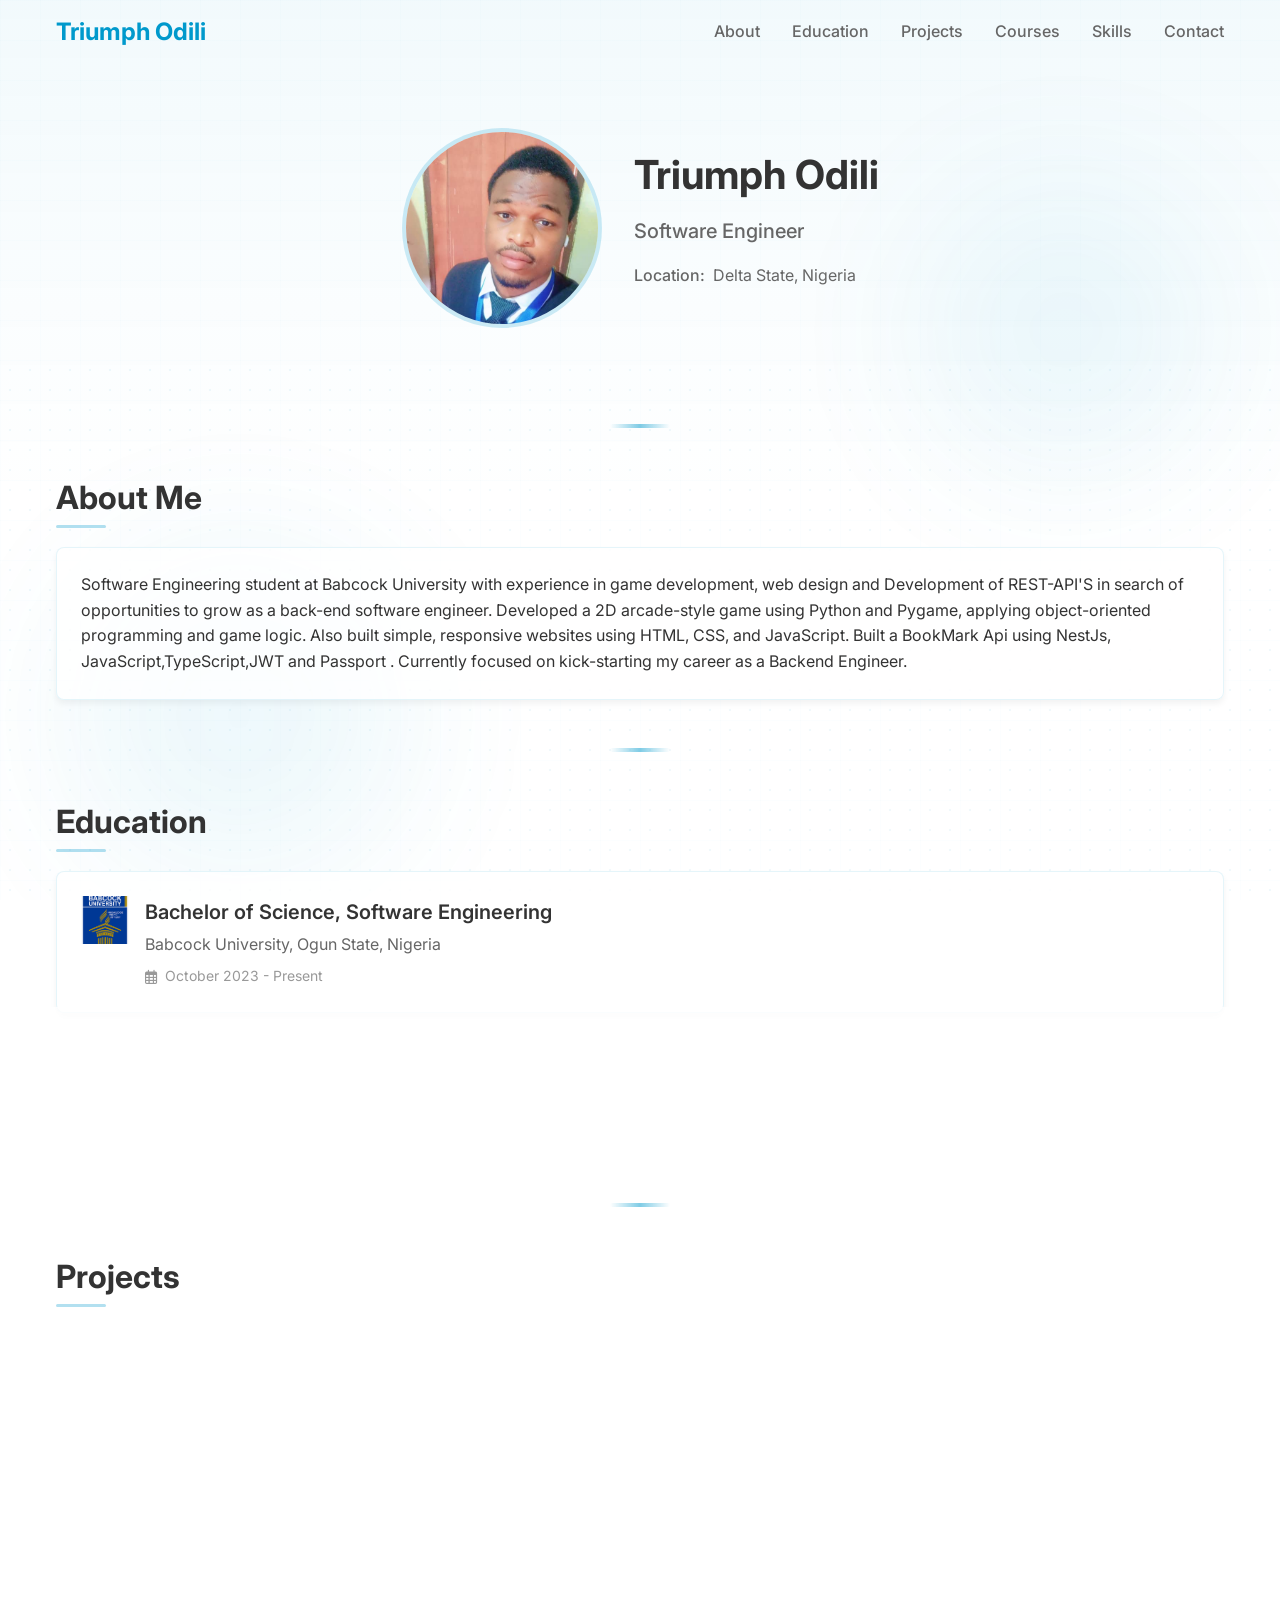
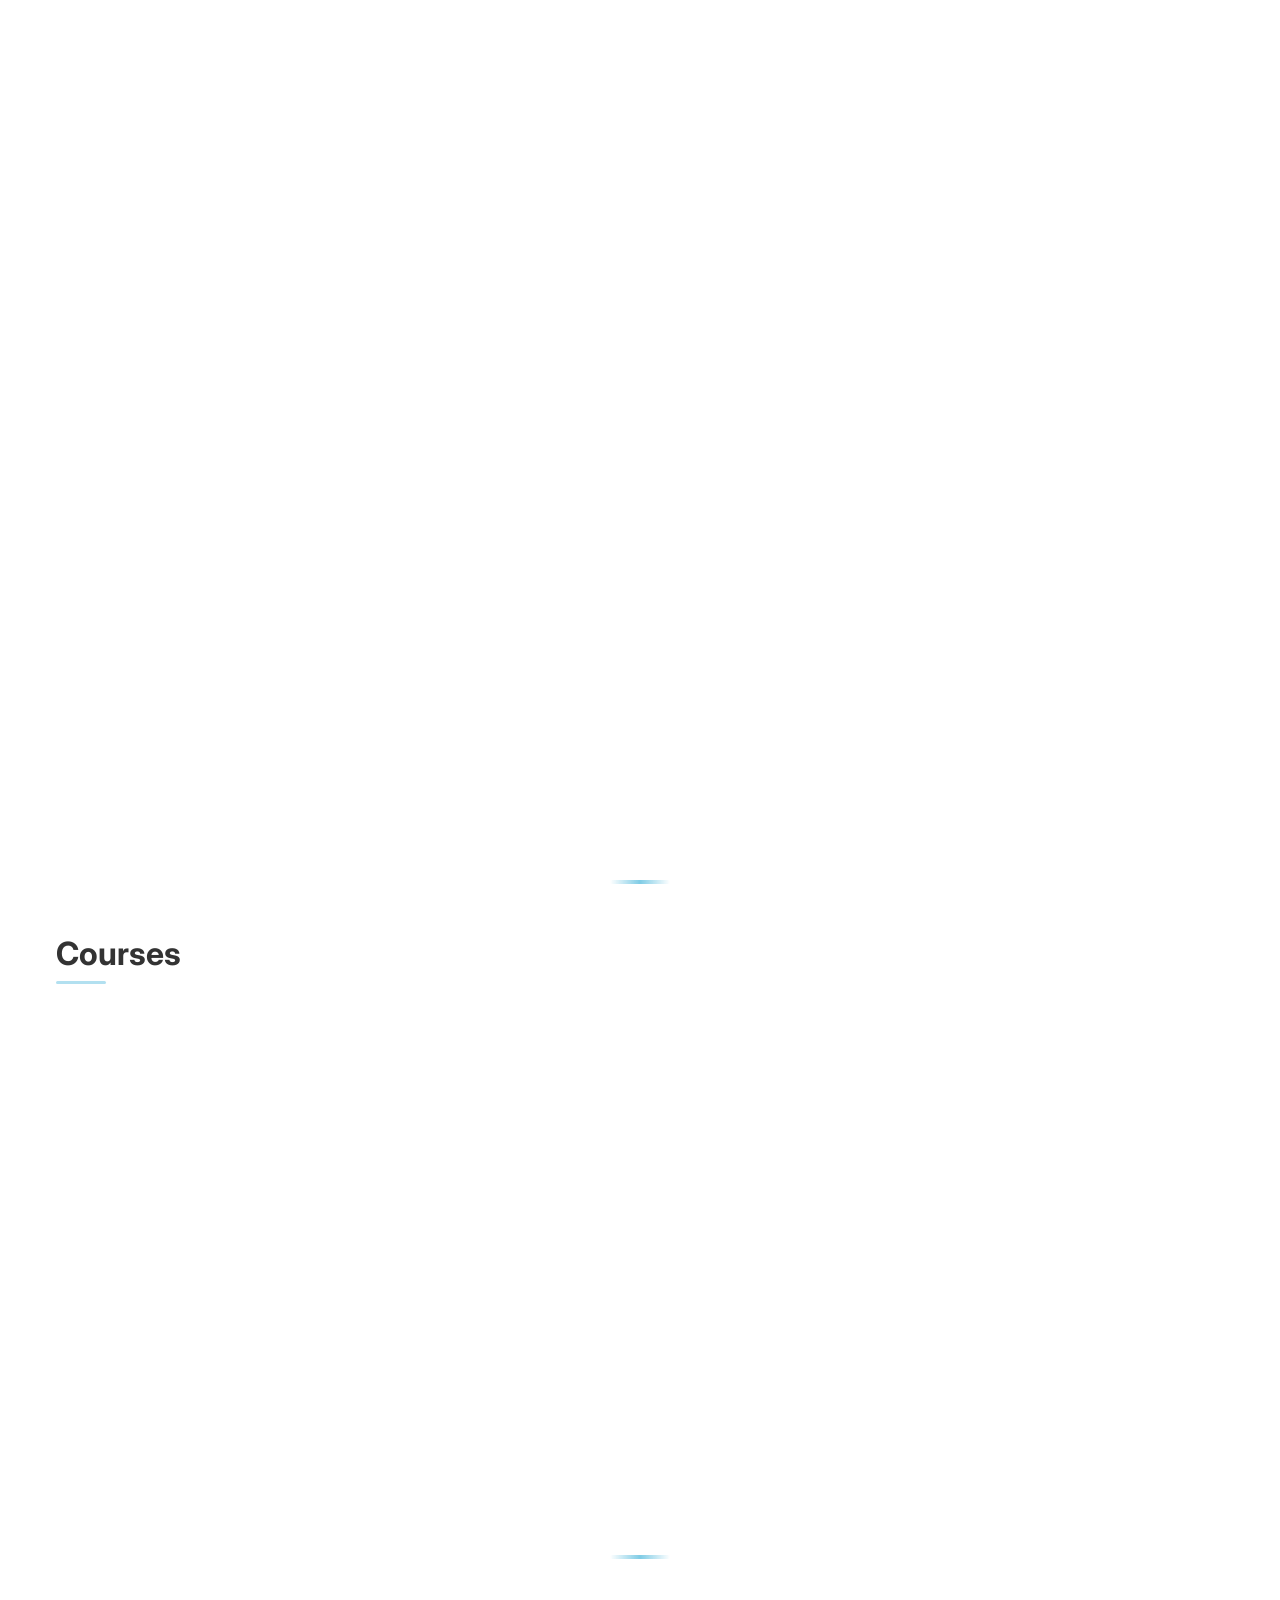
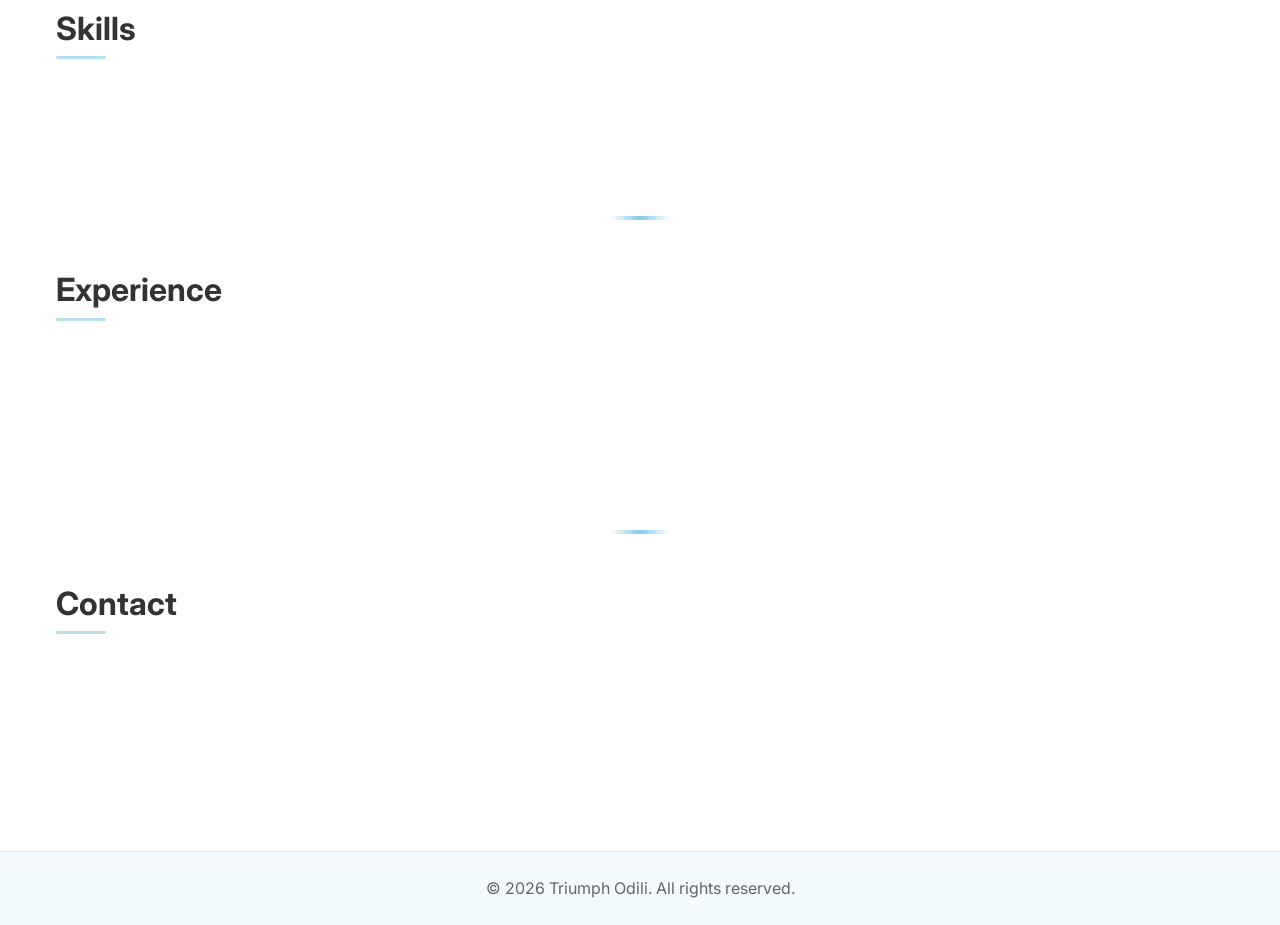
==== commit 33cde7fd: "Update index.html" ====
--- a/index.html
+++ b/index.html
@@ -78,7 +78,7 @@
                     Software Engineering student at Babcock University with experience in game development,  web design and Development of REST-API'S                    in search of opportunities to grow as a back-end software engineer. Developed a 2D arcade-style game using
                     Python and Pygame, applying object-oriented programming and game logic. Also built simple, responsive
                     websites using HTML, CSS, and JavaScript. Built a BookMark Api using NestJs, JavaScript,TypeScript,JWT and Passport
-                    . Currently focused on kick-starting my career as a backend Engineering.
+                    . Currently focused on kick-starting my career as a Backend Engineer.
                 </p>
             </div>
         </section>
@@ -138,7 +138,7 @@
                         <h3>Alien Invasion Game</h3>
                     </div>
                     <div class="project-meta">
-                        Solo Project | Python, Pygame | February 2025 - Present
+                        Solo Project | Python, Pygame | May 2023 - July 2023 
                     </div>
                     <div class="project-content">
                         <ul>
@@ -160,14 +160,14 @@
                         <h3>BookMark -API</h3>
                     </div>
                     <div class="project-meta">
-                        Solo Project | Nestjs, TypeScript, MongoDB, Mongoose, JWT,Passport  | June 2025 - June 2025
+                        Solo Project | Nestjs, TypeScript, MongoDB, Mongoose, JWT,Passport  | June 2025 - Present
                     </div>
                     <div class="project-content">
                         <ul>
-                            <li>Developed a REST API That enables user SignUp/Login, When the user signUps th</li>
-                            <li>Implemented core gameplay features including:</li>
+                            <li>Developed a REST API That enables a user to carry out Basic CRUD Operations regarding a bookmark</li>
+                            <li>Implemented core features including:</li>
                             <li>The use of JWT( Json Web Token) and Passport for user authentication and security of users information,</li>
-                            <li>The API Carries out basic CRUD operations( Create, Read, Update and Delete)</li>
+                            <li>The API Carries out basic CRUD operations( Create, Read, Update and Delete) on The Users Bookmark</li>
                             <li>The ability of users not to get access to books outside of thier age-range</li>
 
                             <a href="https://github.com/triumph101LAB/UpdatedBookMark" target="_blank" class="prolink">Click to view the projects </a>
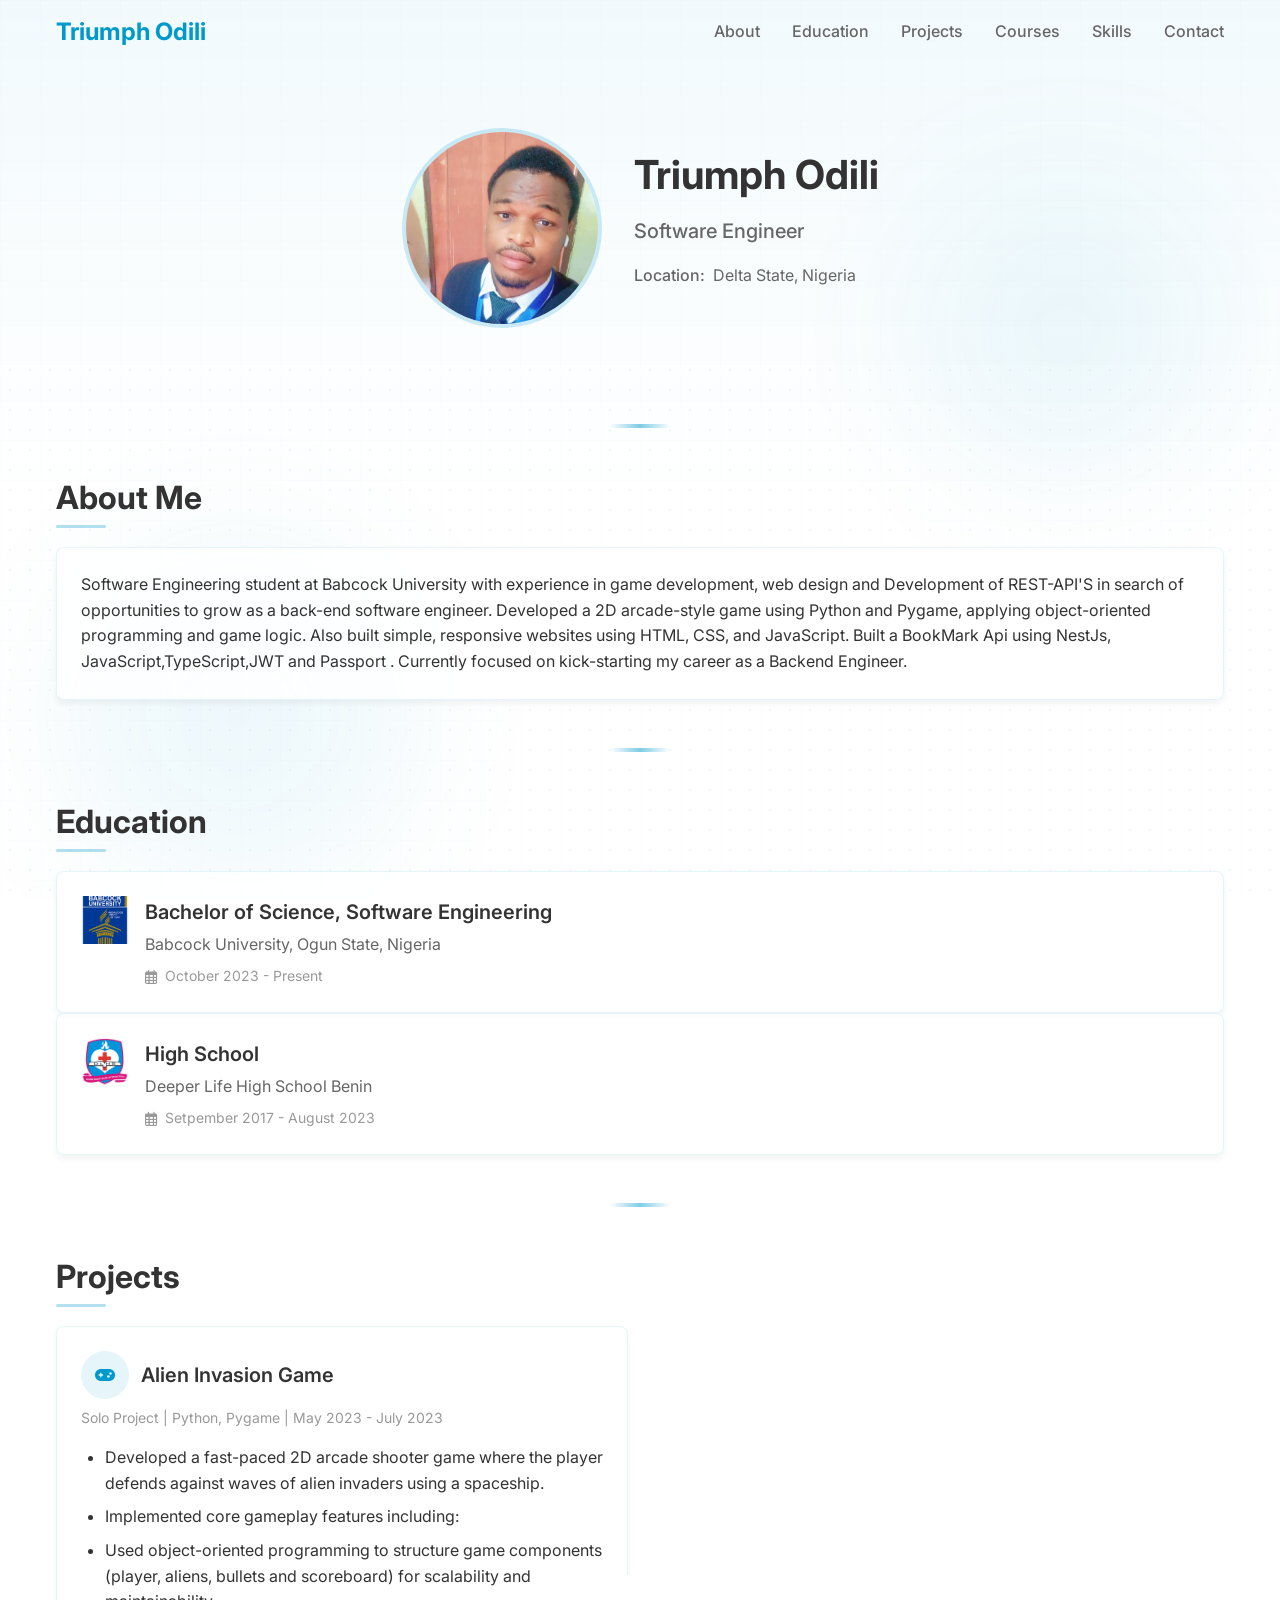
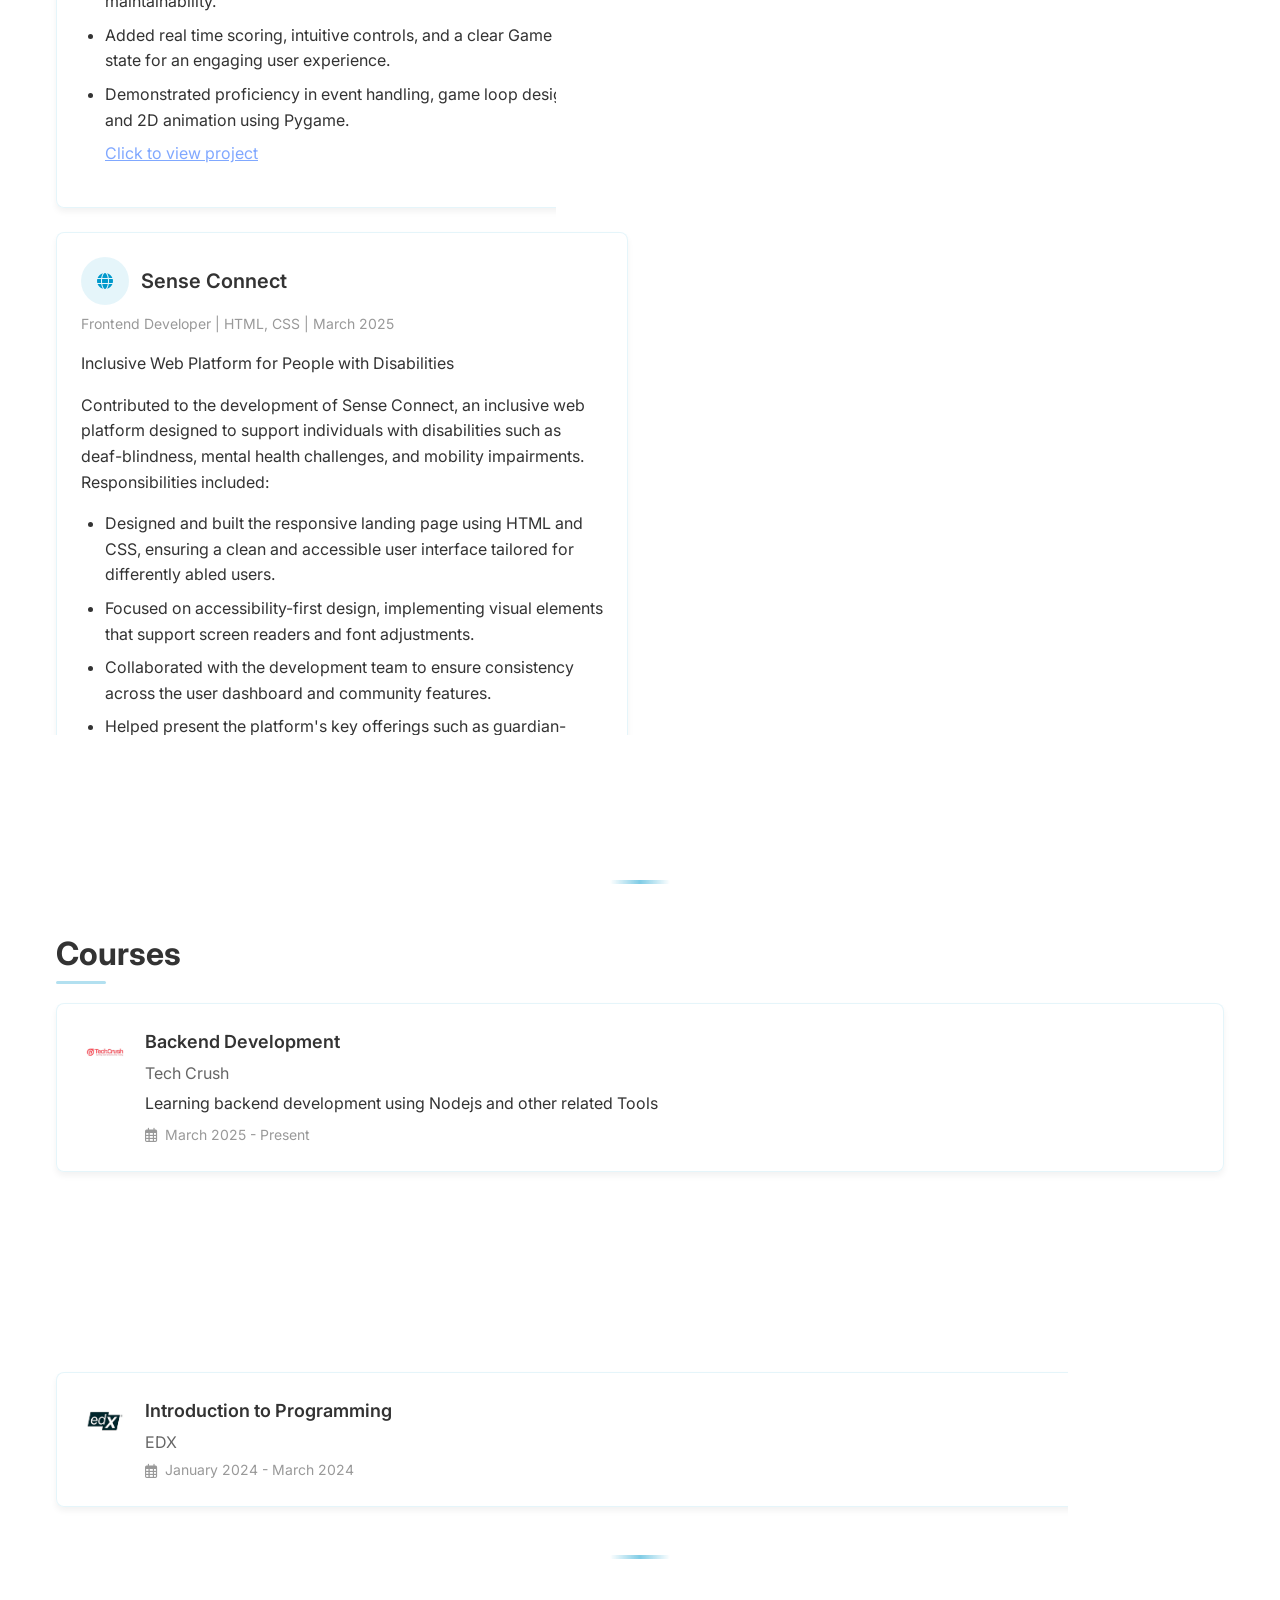
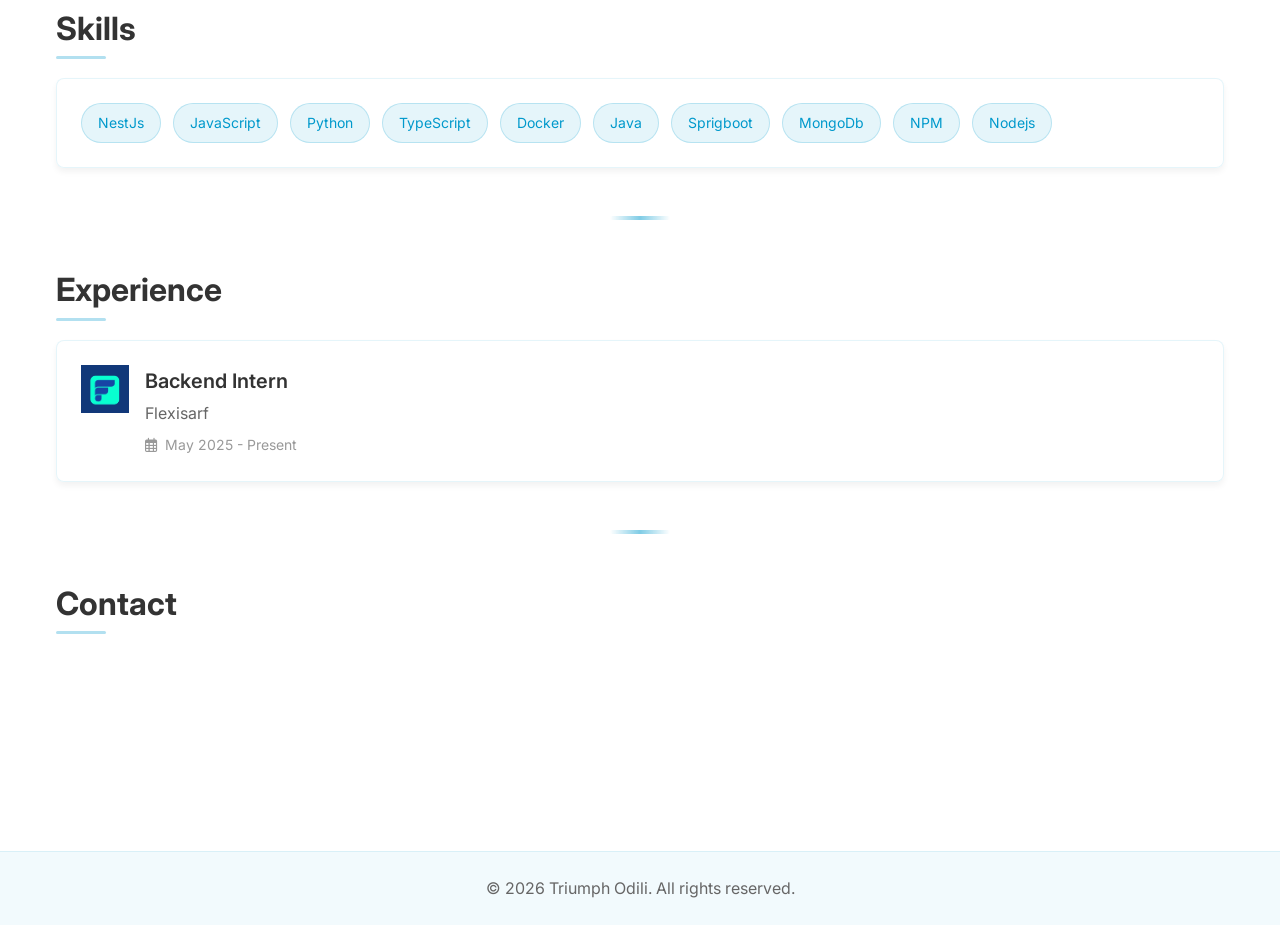
==== commit a74388cc: "Update index.html" ====
--- a/index.html
+++ b/index.html
@@ -167,8 +167,8 @@
                             <li>Developed a REST API That enables a user to carry out Basic CRUD Operations regarding a bookmark</li>
                             <li>Implemented core features including:</li>
                             <li>The use of JWT( Json Web Token) and Passport for user authentication and security of users information,</li>
-                            <li>The API Carries out basic CRUD operations( Create, Read, Update and Delete) on The Users Bookmark</li>
-                            <li>The ability of users not to get access to books outside of thier age-range</li>
+                            <li>The API Carries out basic CRUD operations( Create, Read, Update and Delete) on The Users Bookmark.</li>
+                            <li>The ability of users not to get access to books outside of thier age-range.</li>
 
                             <a href="https://github.com/triumph101LAB/UpdatedBookMark" target="_blank" class="prolink">Click to view the projects </a>
                         </ul>
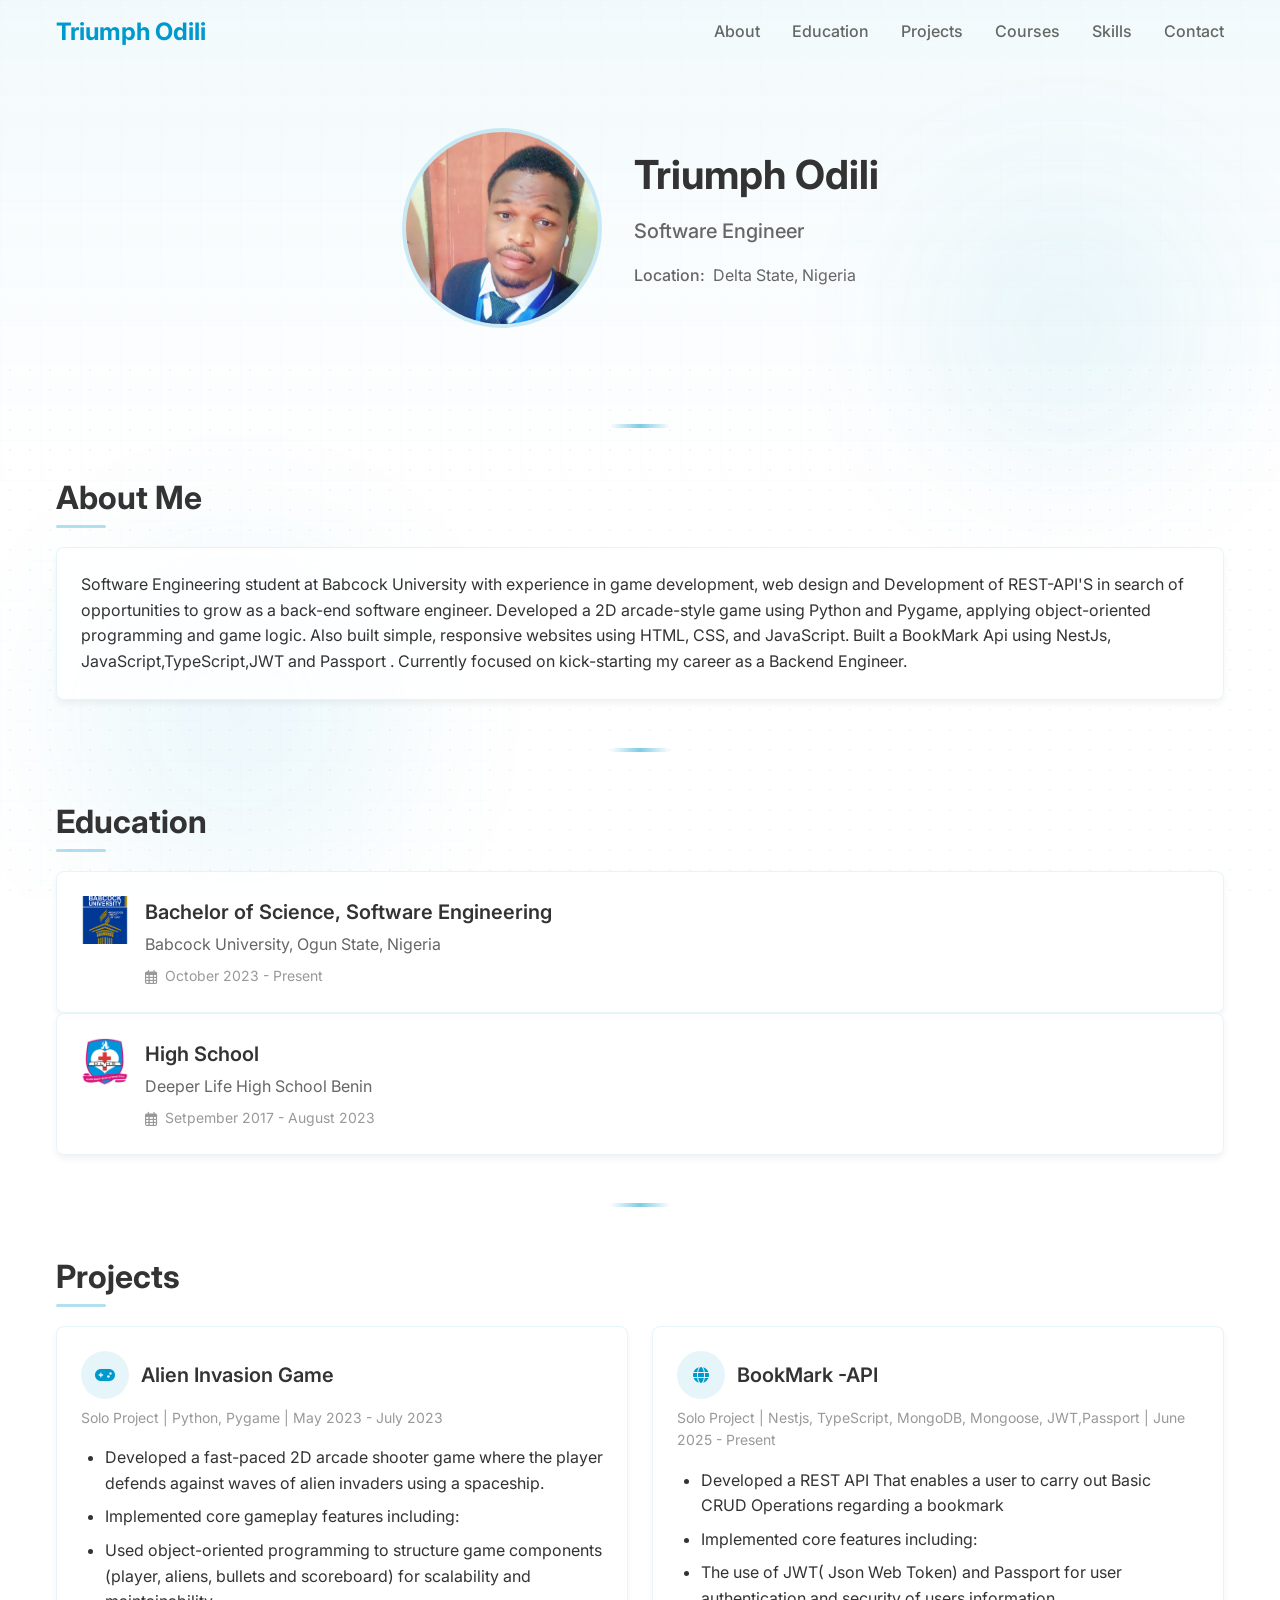
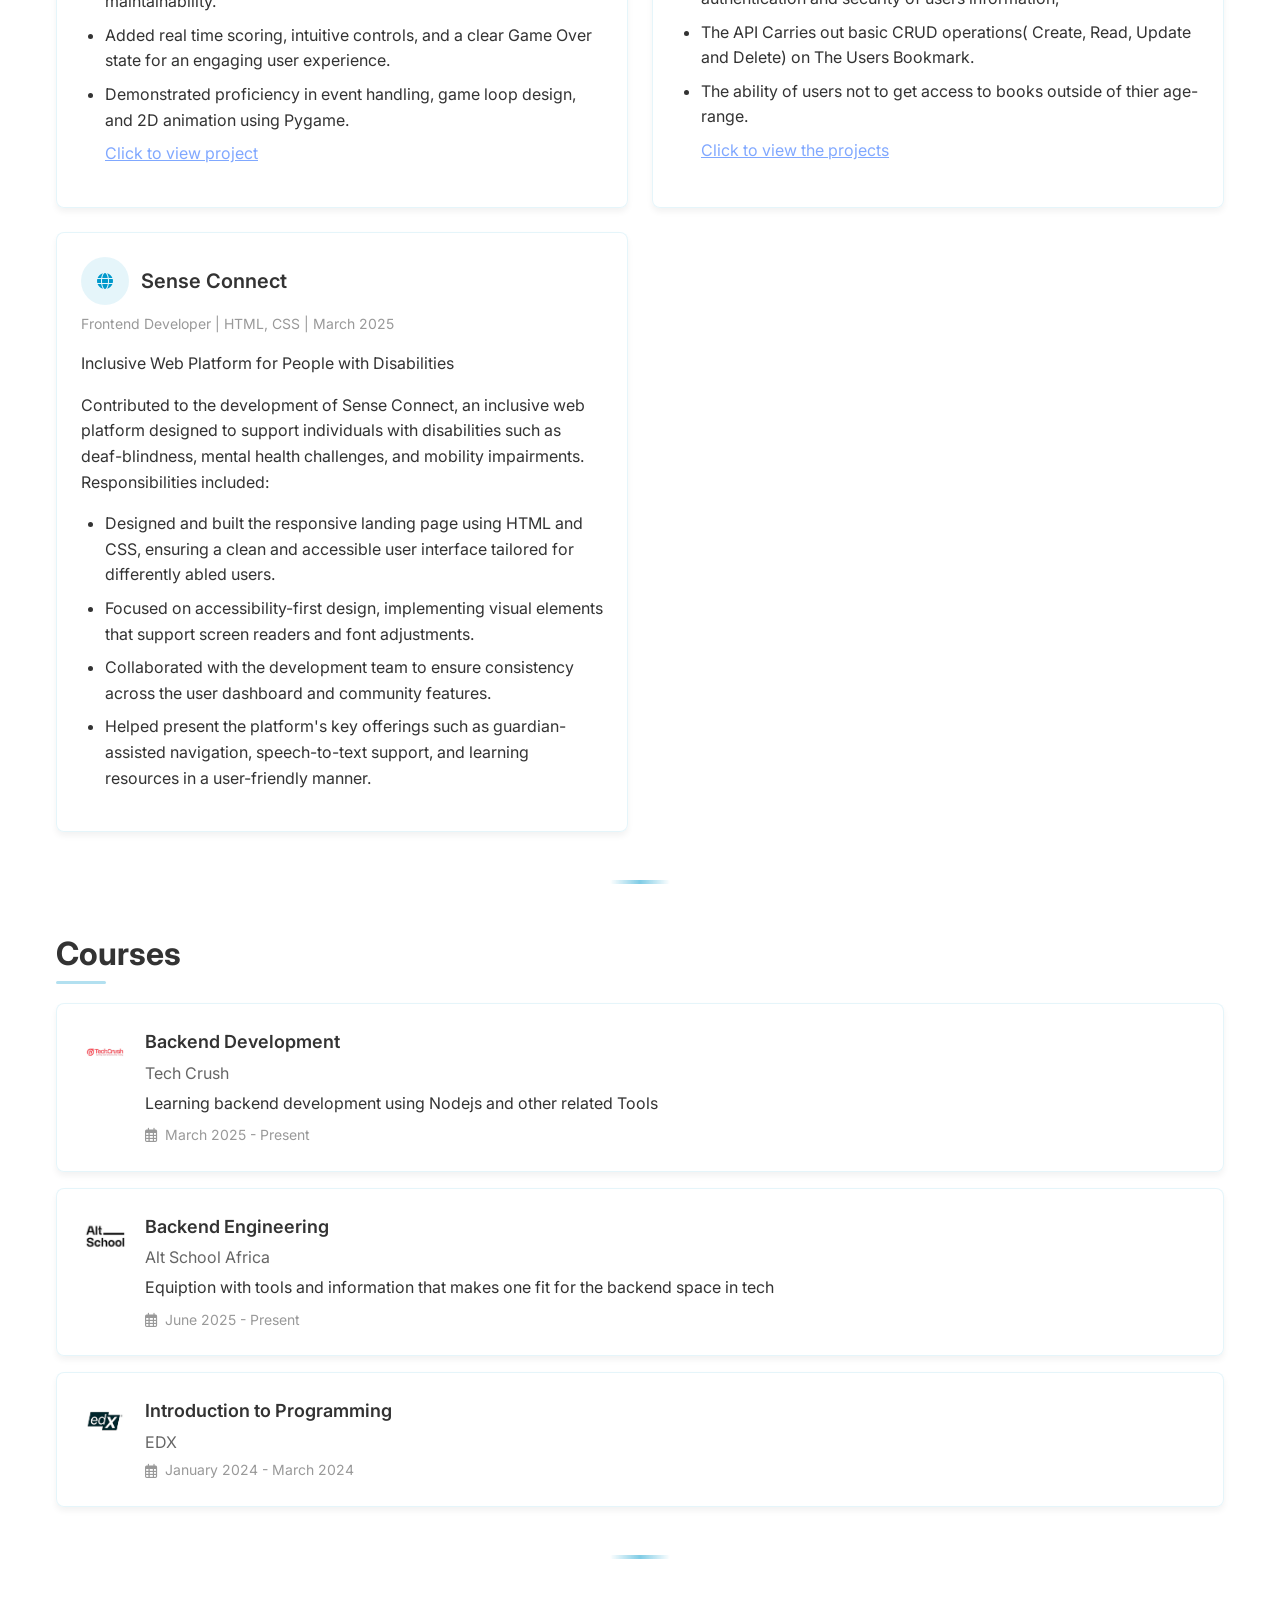
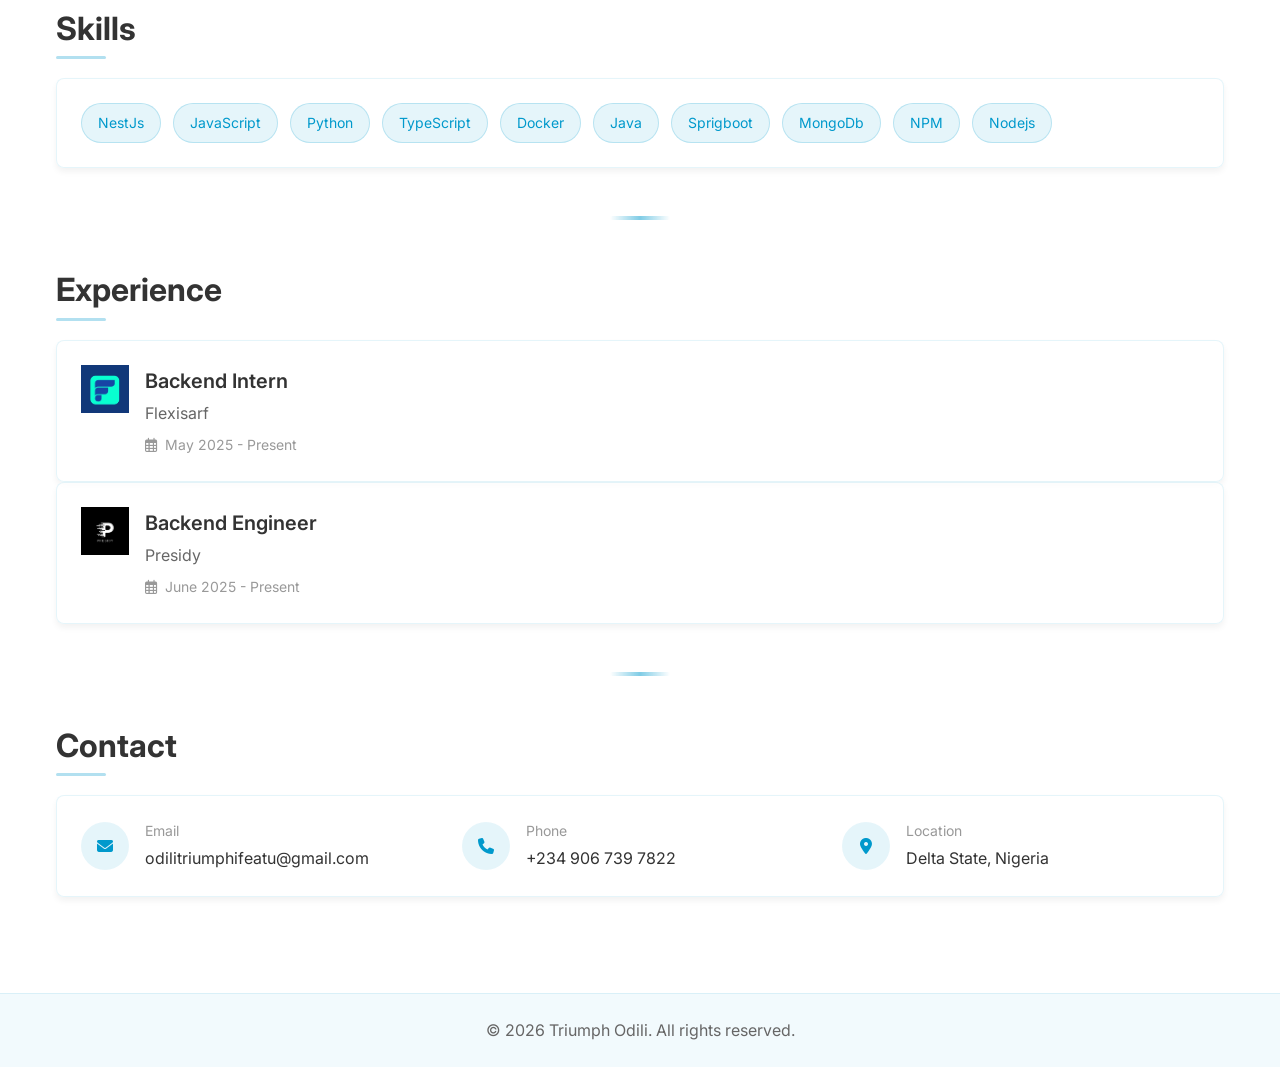
==== commit 0c1a85bb: "Merge pull request #5 from triumph101LAB/updated presidy" ====
--- a/index.html
+++ b/index.html
@@ -283,6 +283,7 @@
         <section id="experience" class="section">
 
             <h2 class="section-title"> Experience </h2>
+
             <div class="card" >
 
                 <div class="education-item">
@@ -297,8 +298,24 @@
                             <span>May 2025 - Present</span>
                         </div>
                     </div>
-                </div>
-              
+                </div>   
+            </div>
+
+            <div class="card" >
+
+                <div class="education-item">
+                    <div class="icon-container">
+                      <img src="presidy.jpg" alt="Triumph Odili" style="width: 100%; height: 100%; object-fit: cover;">
+                    </div>
+                    <div class="education-details">
+                        <h3>Backend Engineer</h3>
+                        <p class="institution">Presidy</p>
+                        <div class="date">
+                            <i class="far fa-calendar-alt"></i>
+                            <span>June 2025 - Present</span>
+                        </div>
+                    </div>
+                </div>   
             </div>
         </section>
 
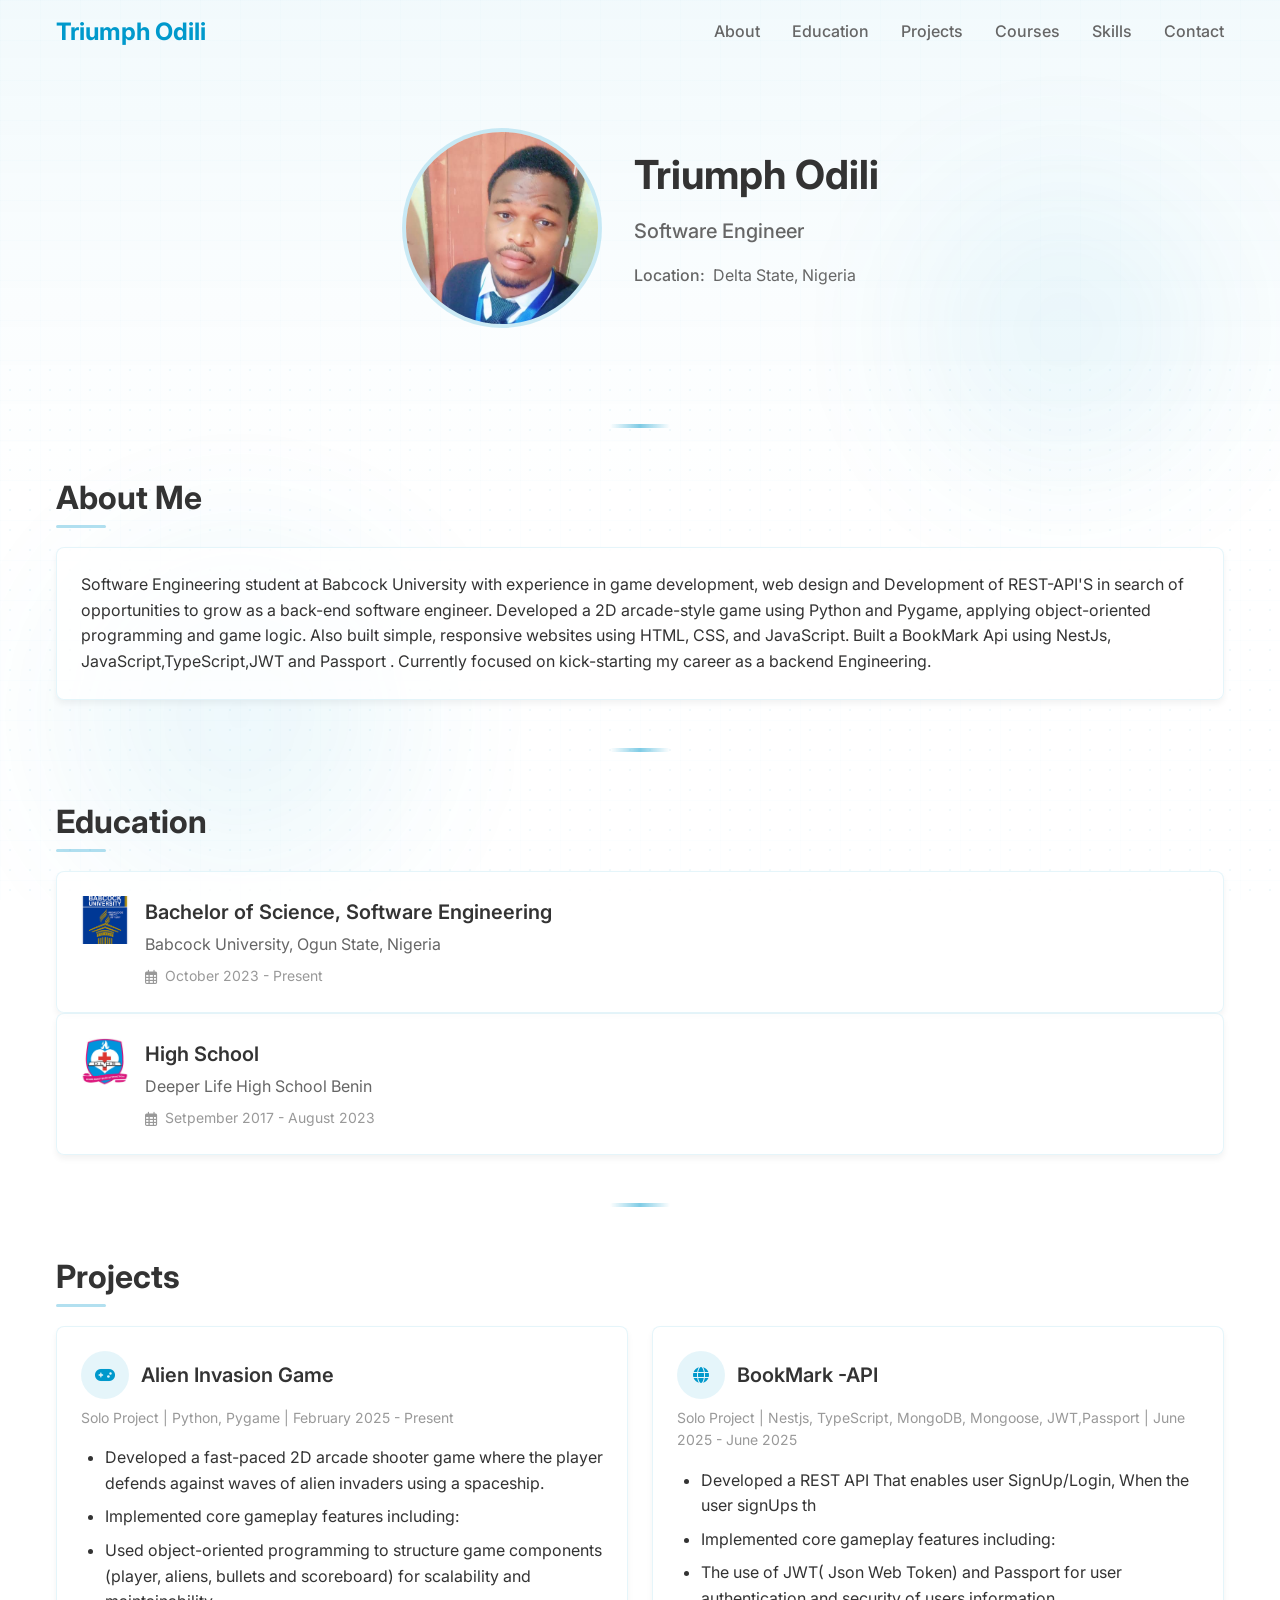
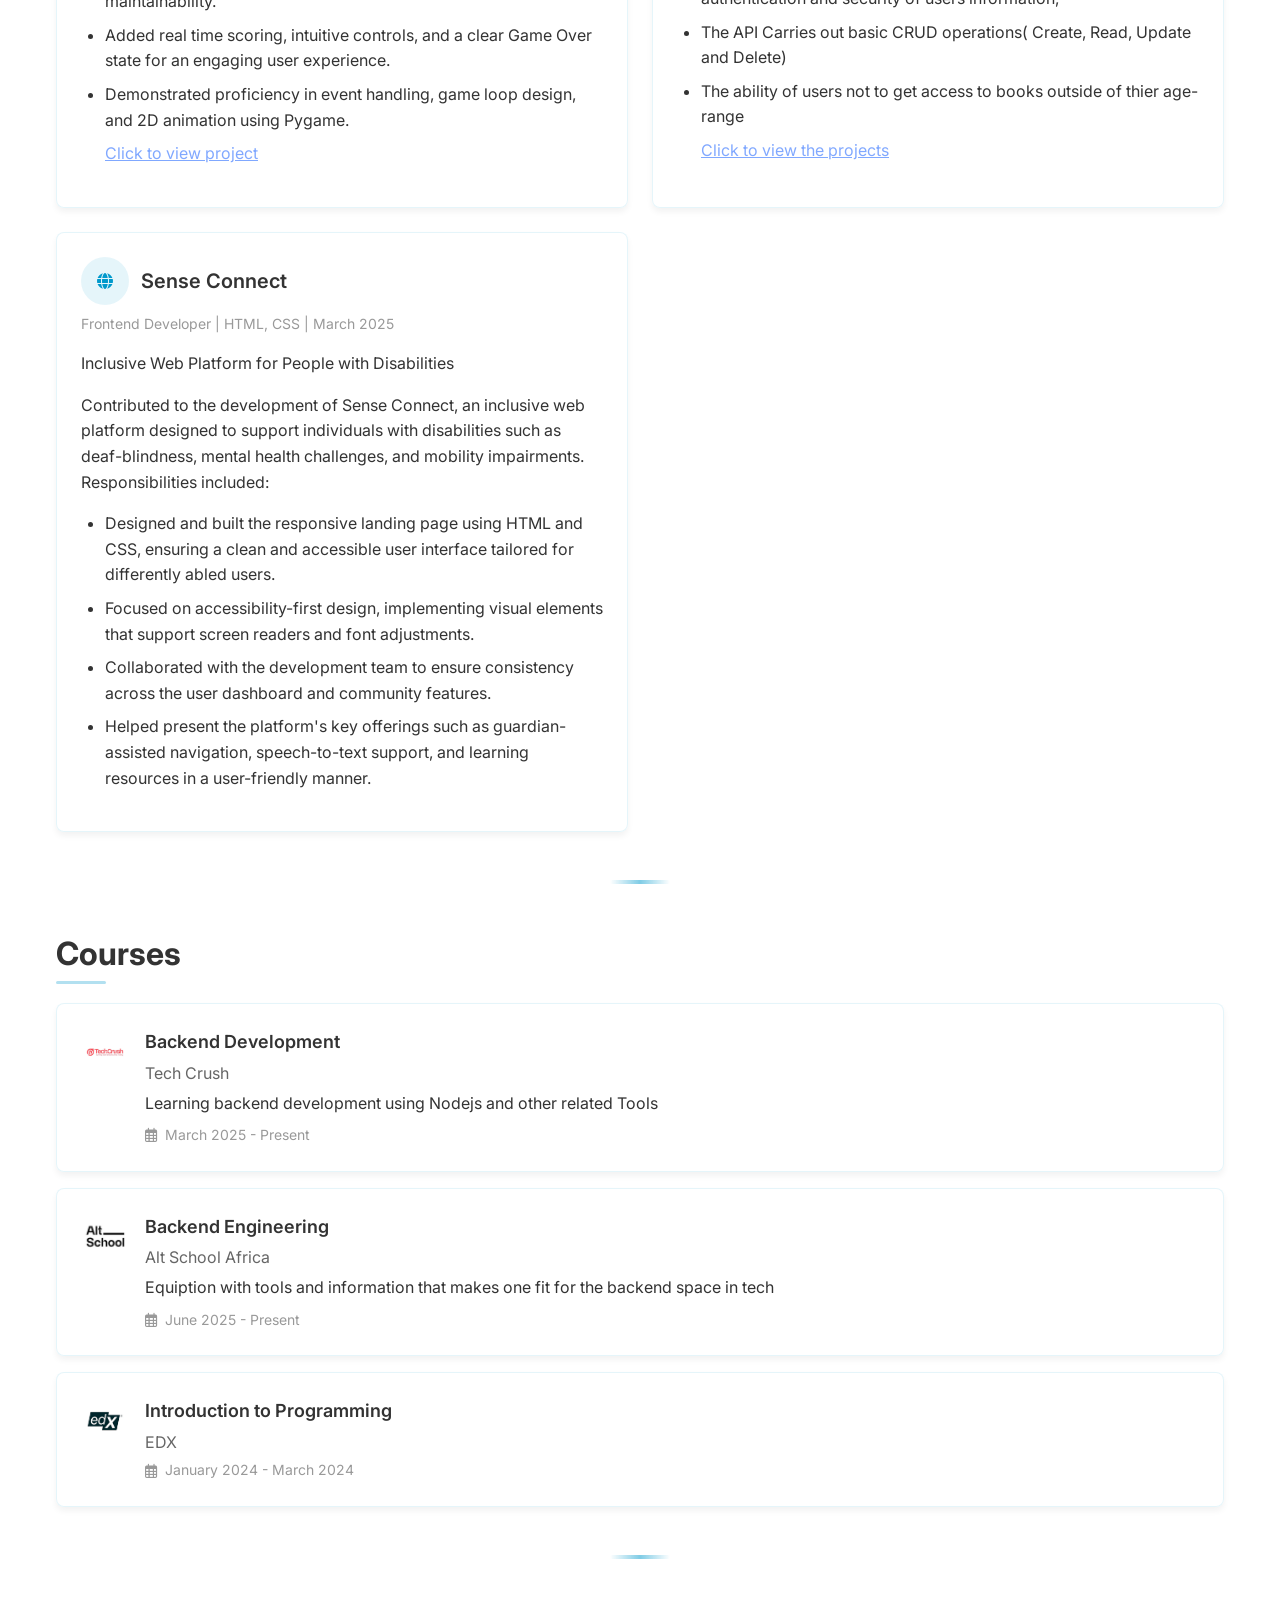
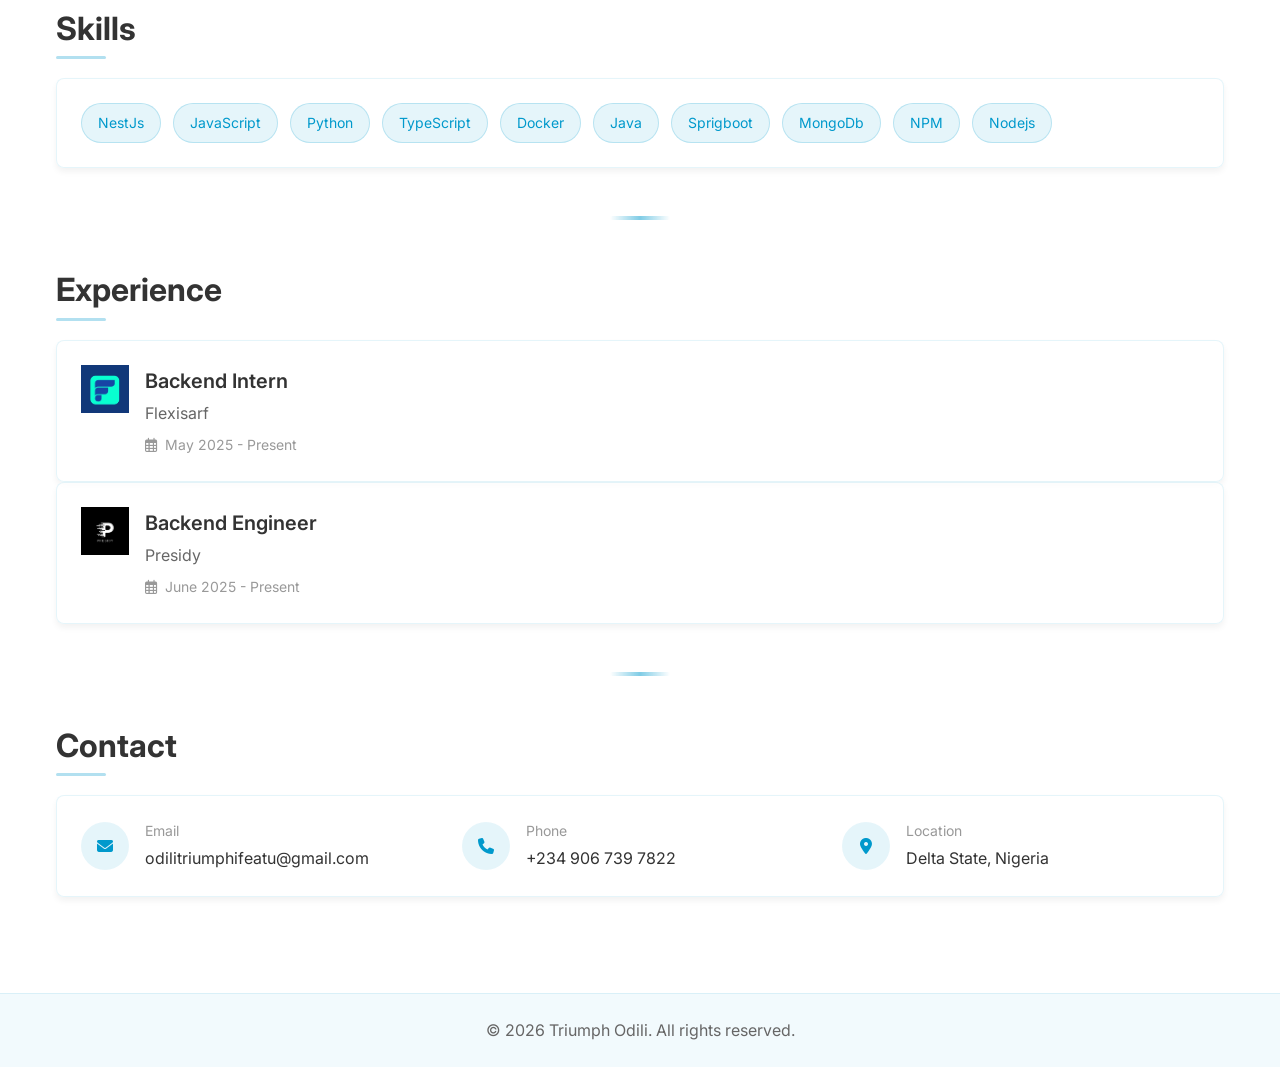
==== commit 147f8c9d: "presidy" ====
--- a/index.html
+++ b/index.html
@@ -78,7 +78,7 @@
                     Software Engineering student at Babcock University with experience in game development,  web design and Development of REST-API'S                    in search of opportunities to grow as a back-end software engineer. Developed a 2D arcade-style game using
                     Python and Pygame, applying object-oriented programming and game logic. Also built simple, responsive
                     websites using HTML, CSS, and JavaScript. Built a BookMark Api using NestJs, JavaScript,TypeScript,JWT and Passport
-                    . Currently focused on kick-starting my career as a Backend Engineer.
+                    . Currently focused on kick-starting my career as a backend Engineering.
                 </p>
             </div>
         </section>
@@ -138,7 +138,7 @@
                         <h3>Alien Invasion Game</h3>
                     </div>
                     <div class="project-meta">
-                        Solo Project | Python, Pygame | May 2023 - July 2023 
+                        Solo Project | Python, Pygame | February 2025 - Present
                     </div>
                     <div class="project-content">
                         <ul>
@@ -160,15 +160,15 @@
                         <h3>BookMark -API</h3>
                     </div>
                     <div class="project-meta">
-                        Solo Project | Nestjs, TypeScript, MongoDB, Mongoose, JWT,Passport  | June 2025 - Present
+                        Solo Project | Nestjs, TypeScript, MongoDB, Mongoose, JWT,Passport  | June 2025 - June 2025
                     </div>
                     <div class="project-content">
                         <ul>
-                            <li>Developed a REST API That enables a user to carry out Basic CRUD Operations regarding a bookmark</li>
-                            <li>Implemented core features including:</li>
+                            <li>Developed a REST API That enables user SignUp/Login, When the user signUps th</li>
+                            <li>Implemented core gameplay features including:</li>
                             <li>The use of JWT( Json Web Token) and Passport for user authentication and security of users information,</li>
-                            <li>The API Carries out basic CRUD operations( Create, Read, Update and Delete) on The Users Bookmark.</li>
-                            <li>The ability of users not to get access to books outside of thier age-range.</li>
+                            <li>The API Carries out basic CRUD operations( Create, Read, Update and Delete)</li>
+                            <li>The ability of users not to get access to books outside of thier age-range</li>
 
                             <a href="https://github.com/triumph101LAB/UpdatedBookMark" target="_blank" class="prolink">Click to view the projects </a>
                         </ul>
